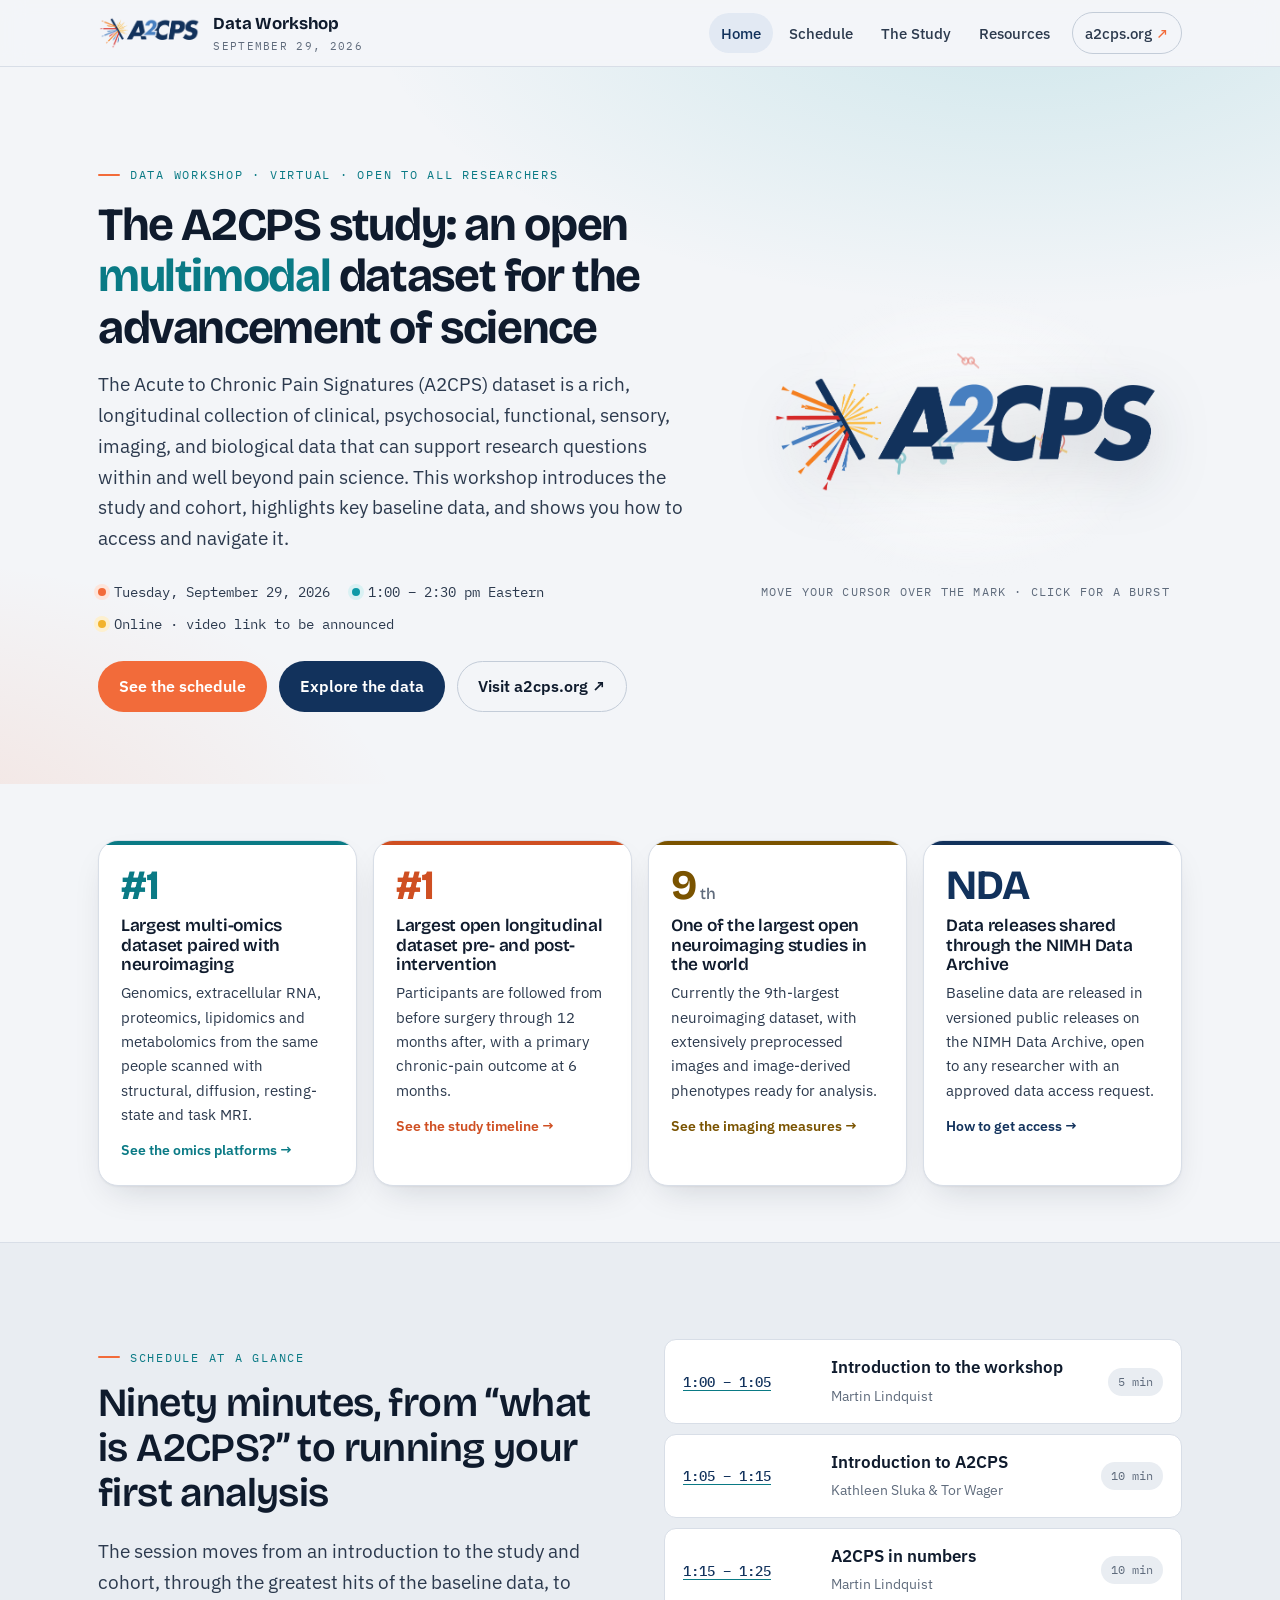
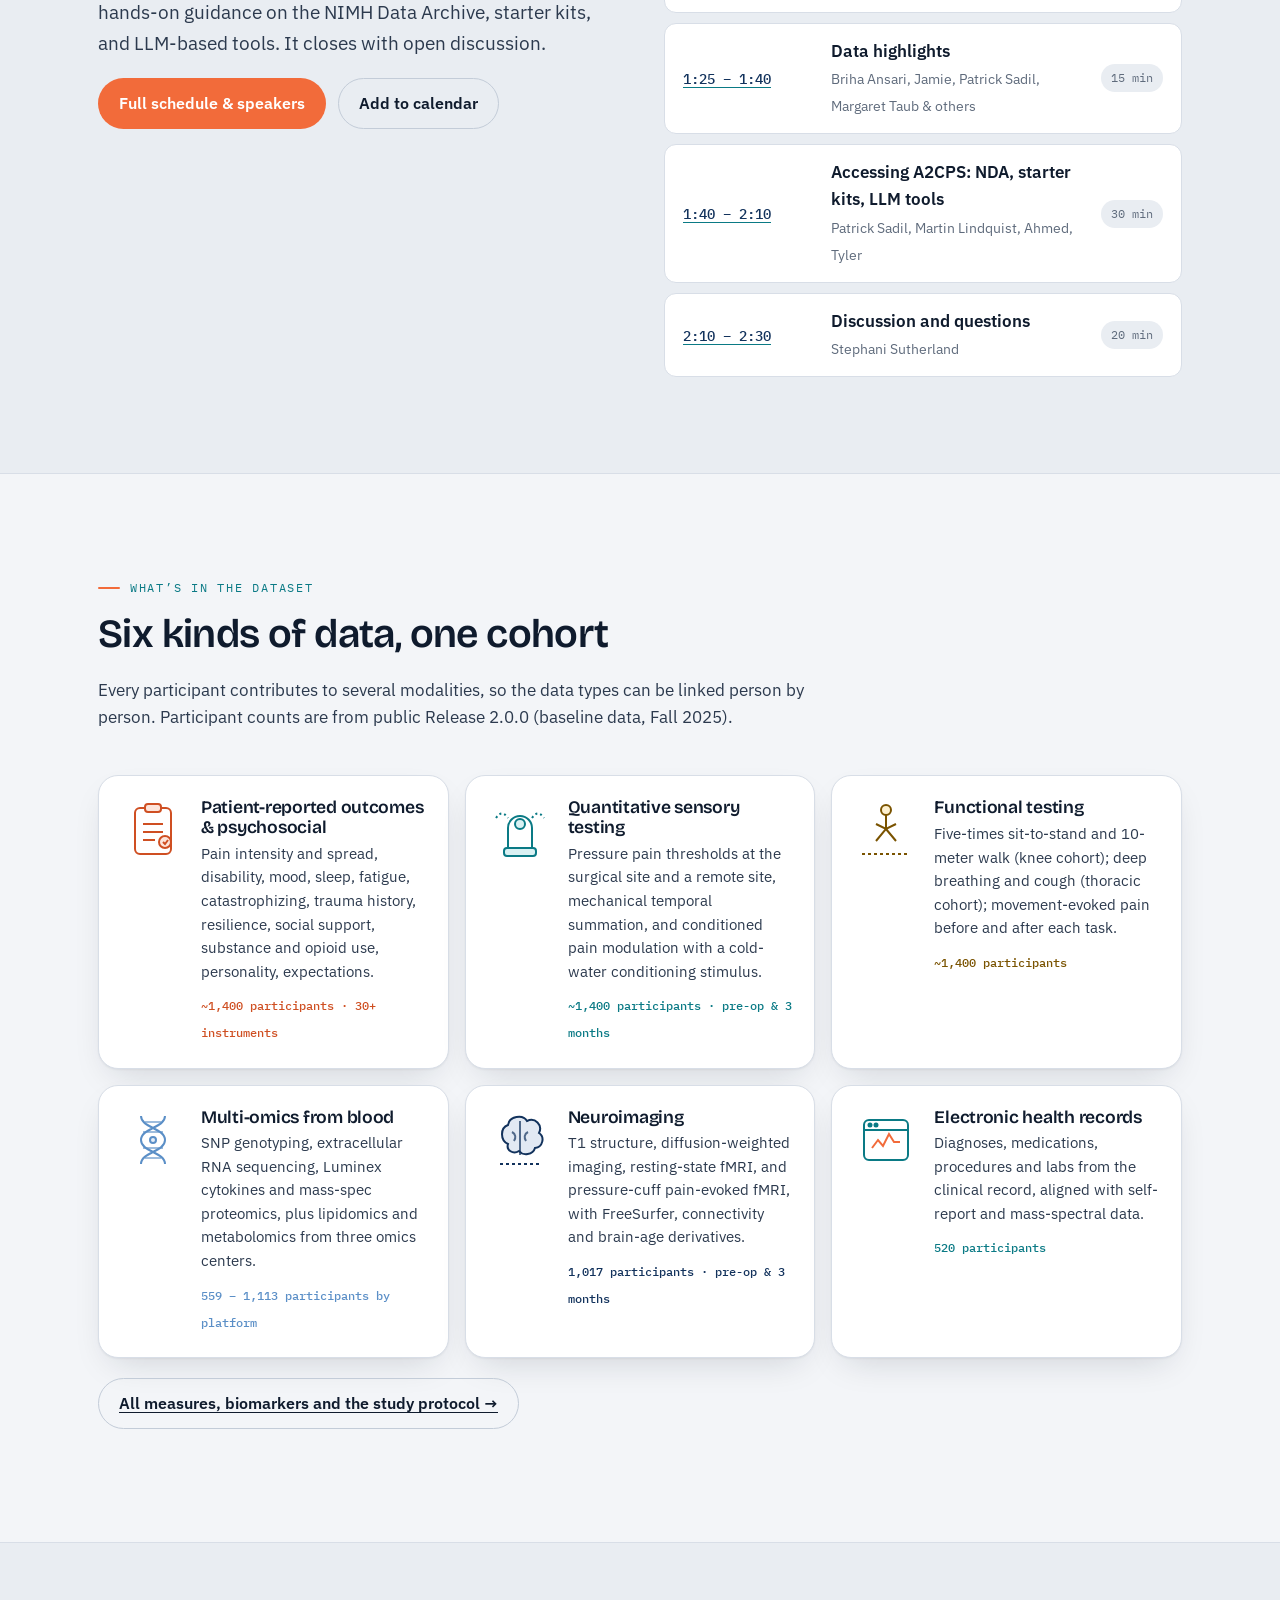
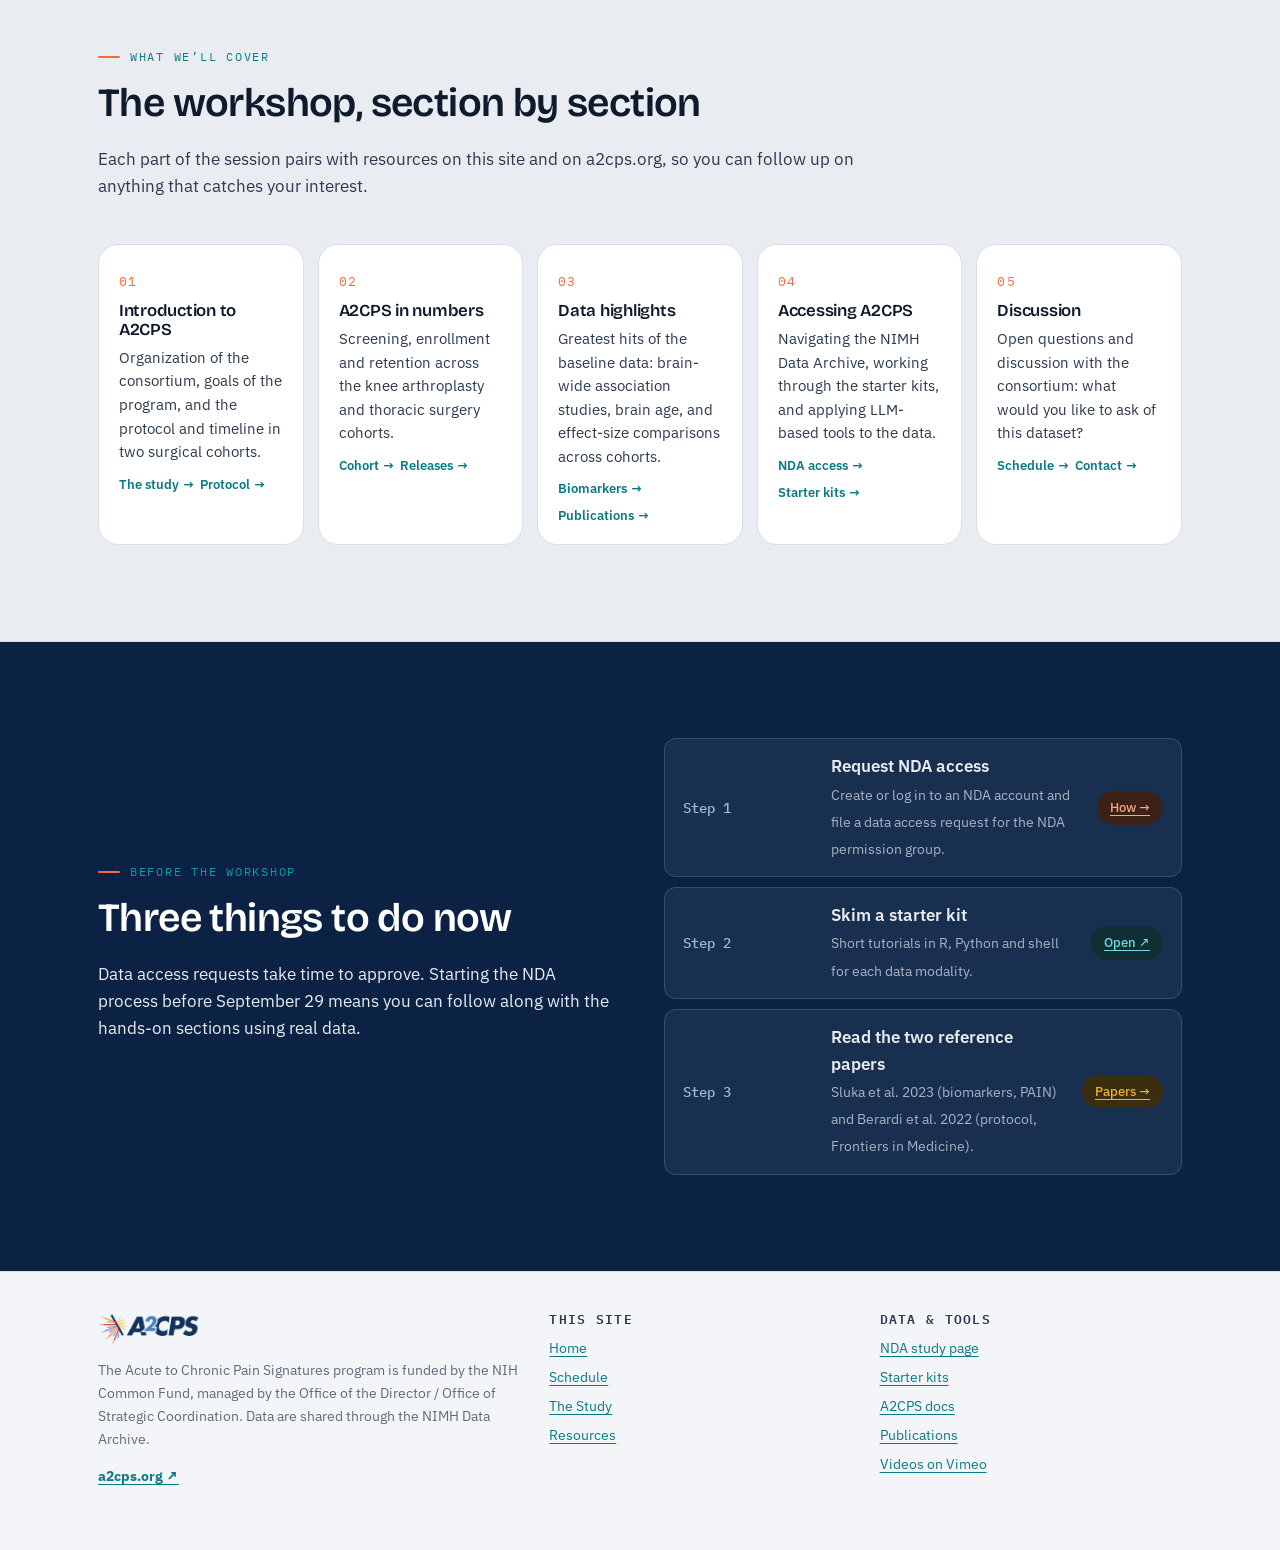
==== index.html @ 1382c368 "Build A2CPS Data Workshop 2026 site Home, schedule, study and resources pages with interactive hero," ====
<!doctype html>
<html lang="en">
<head>
<meta charset="utf-8">
<meta name="viewport" content="width=device-width, initial-scale=1">
<title>A2CPS Data Workshop 2026</title>
<meta name="description" content="Exploring the A2CPS multimodal data resource: a virtual workshop on the Acute to Chronic Pain Signatures dataset, Tuesday September 29, 2026, 1:00–2:30 pm ET.">
<link rel="icon" href="assets/img/a2cps-logo.png">
<link rel="preconnect" href="https://fonts.googleapis.com">
<link rel="preconnect" href="https://fonts.gstatic.com" crossorigin>
<link href="https://fonts.googleapis.com/css2?family=Bricolage+Grotesque:opsz,wght@12..96,400;12..96,600;12..96,700;12..96,800&family=IBM+Plex+Sans:wght@400;500;600&family=IBM+Plex+Mono:wght@400;500&display=swap" rel="stylesheet">
<link rel="stylesheet" href="assets/css/site.css">
</head>
<body>

<header class="nav">
  <div class="wrap nav__in">
    <a class="brand" href="index.html"><img src="assets/img/a2cps-logo.png" alt="A2CPS"><span>Data Workshop<small>September 29, 2026</small></span></a>
    <button class="nav__toggle" aria-label="Menu" aria-expanded="false">☰</button>
    <nav class="nav__links">
      <a href="index.html" aria-current="page">Home</a>
      <a href="schedule.html">Schedule</a>
      <a href="study.html">The Study</a>
      <a href="resources.html">Resources</a>
      <a class="ext" href="https://a2cps.org" target="_blank" rel="noopener">a2cps.org</a>
    </nav>
  </div>
</header>

<!-- ============ HERO ============ -->
<section class="hero">
  <canvas class="hero__canvas" aria-hidden="true"></canvas>
  <div class="wrap hero__grid">
    <div>
      <div class="eyebrow">Data Workshop · Virtual · Open to all researchers</div>
      <h1>The A2CPS study: an open <em>multimodal</em> dataset for the advancement of science</h1>
      <p class="lede">The Acute to Chronic Pain Signatures (A2CPS) dataset is a rich, longitudinal collection of clinical, psychosocial, functional, sensory, imaging, and biological data that can support research questions within and well beyond pain science. This workshop introduces the study and cohort, highlights key baseline data, and shows you how to access and navigate it.</p>
      <ul class="hero__meta">
        <li>Tuesday, September 29, 2026</li>
        <li>1:00 – 2:30 pm Eastern</li>
        <li>Online · video link to be announced</li>
      </ul>
      <div class="btn-row">
        <a class="btn btn--primary" href="schedule.html">See the schedule</a>
        <a class="btn btn--ink" href="study.html">Explore the data</a>
        <a class="btn btn--ghost" href="https://a2cps.org" target="_blank" rel="noopener">Visit a2cps.org ↗</a>
      </div>
    </div>
    <div class="logo-stage" aria-label="Interactive A2CPS logo">
      <div class="logo-stage__ring"></div>
      <img class="logo-stage__img" src="assets/img/a2cps-logo.png" alt="A2CPS: Acute to Chronic Pain Signatures">
      <div class="logo-stage__hint">move your cursor over the mark · click for a burst</div>
    </div>
  </div>
</section>

<!-- ============ HIGHLIGHTS ============ -->
<section class="section--tight">
  <div class="wrap">
    <div class="tiles reveal">
      <div class="tile" style="--accent: var(--teal-deep)">
        <div class="tile__k">#1</div>
        <h3>Largest multi-omics dataset paired with neuroimaging</h3>
        <p>Genomics, extracellular RNA, proteomics, lipidomics and metabolomics from the same people scanned with structural, diffusion, resting-state and task MRI.</p>
        <a class="more" href="study.html#omics">See the omics platforms →</a>
      </div>
      <div class="tile" style="--accent: var(--ember-deep)">
        <div class="tile__k">#1</div>
        <h3>Largest open longitudinal dataset pre- and post-intervention</h3>
        <p>Participants are followed from before surgery through 12 months after, with a primary chronic-pain outcome at 6 months.</p>
        <a class="more" href="study.html#timeline">See the study timeline →</a>
      </div>
      <div class="tile" style="--accent: #7a5300">
        <div class="tile__k">9<small>th</small></div>
        <h3>One of the largest open neuroimaging studies in the world</h3>
        <p>Currently the 9th-largest neuroimaging dataset, with extensively preprocessed images and image-derived phenotypes ready for analysis.</p>
        <a class="more" href="study.html#imaging">See the imaging measures →</a>
      </div>
      <div class="tile" style="--accent: var(--navy)">
        <div class="tile__k">NDA</div>
        <h3>Data releases shared through the NIMH Data Archive</h3>
        <p>Baseline data are released in versioned public releases on the NIMH Data Archive, open to any researcher with an approved data access request.</p>
        <a class="more" href="resources.html#nda">How to get access →</a>
      </div>
    </div>
  </div>
</section>

<!-- ============ SCHEDULE AT A GLANCE ============ -->
<section class="section--band">
  <div class="wrap">
    <div class="split" style="align-items:start">
      <div>
        <div class="eyebrow">Schedule at a glance</div>
        <h2>Ninety minutes, from “what is A2CPS?” to running your first analysis</h2>
        <p class="lede">The session moves from an introduction to the study and cohort, through the greatest hits of the baseline data, to hands-on guidance on the NIMH Data Archive, starter kits, and LLM-based tools. It closes with open discussion.</p>
        <div class="btn-row">
          <a class="btn btn--primary" href="schedule.html">Full schedule &amp; speakers</a>
          <a class="btn btn--ghost" href="assets/a2cps-data-workshop-2026.ics" download>Add to calendar</a>
        </div>
      </div>
      <ol class="sched reveal">
        <li><a href="schedule.html#intro"><time>1:00 – 1:05</time></a><span><span class="t">Introduction to the workshop</span><br><span class="who">Martin Lindquist</span></span><span class="dur">5 min</span></li>
        <li><a href="schedule.html#a2cps"><time>1:05 – 1:15</time></a><span><span class="t">Introduction to A2CPS</span><br><span class="who">Kathleen Sluka &amp; Tor Wager</span></span><span class="dur">10 min</span></li>
        <li><a href="schedule.html#numbers"><time>1:15 – 1:25</time></a><span><span class="t">A2CPS in numbers</span><br><span class="who">Martin Lindquist</span></span><span class="dur">10 min</span></li>
        <li><a href="schedule.html#highlights"><time>1:25 – 1:40</time></a><span><span class="t">Data highlights</span><br><span class="who">Briha Ansari, Jamie, Patrick Sadil, Margaret Taub &amp; others</span></span><span class="dur">15 min</span></li>
        <li><a href="schedule.html#access"><time>1:40 – 2:10</time></a><span><span class="t">Accessing A2CPS: NDA, starter kits, LLM tools</span><br><span class="who">Patrick Sadil, Martin Lindquist, Ahmed, Tyler</span></span><span class="dur">30 min</span></li>
        <li><a href="schedule.html#discussion"><time>2:10 – 2:30</time></a><span><span class="t">Discussion and questions</span><br><span class="who">Stephani Sutherland</span></span><span class="dur">20 min</span></li>
      </ol>
    </div>
  </div>
</section>

<!-- ============ DATA TYPES ============ -->
<section>
  <div class="wrap">
    <div class="section-head">
      <div class="eyebrow">What’s in the dataset</div>
      <h2>Six kinds of data, one cohort</h2>
      <p>Every participant contributes to several modalities, so the data types can be linked person by person. Participant counts are from public Release 2.0.0 (baseline data, Fall 2025).</p>
    </div>
    <div class="mods reveal">
      <div class="mod" style="--c: var(--ember-deep)">
        <svg viewBox="0 0 64 64" fill="none" stroke="currentColor" stroke-width="2" style="color:var(--ember-deep)"><rect x="14" y="10" width="36" height="46" rx="5"/><rect x="24" y="6" width="16" height="8" rx="3" fill="var(--ember-soft)"/><path d="M22 26h20M22 34h20M22 42h12"/><circle cx="44" cy="44" r="6" fill="var(--ember-soft)"/><path d="M42 44l2 2 3-4"/></svg>
        <div><h3>Patient-reported outcomes &amp; psychosocial</h3><p>Pain intensity and spread, disability, mood, sleep, fatigue, catastrophizing, trauma history, resilience, social support, substance and opioid use, personality, expectations.</p><span class="n">~1,400 participants · 30+ instruments</span></div>
      </div>
      <div class="mod" style="--c: var(--teal-deep)">
        <svg viewBox="0 0 64 64" fill="none" stroke="currentColor" stroke-width="2" style="color:var(--teal-deep)"><path d="M20 54V30a12 12 0 0 1 24 0v24"/><rect x="16" y="50" width="32" height="8" rx="3" fill="var(--teal-soft)"/><circle cx="32" cy="26" r="5" fill="var(--teal-soft)"/><path d="M8 20c4-6 8-6 12 0M44 20c4-6 8-6 12 0" stroke-dasharray="2 3"/></svg>
        <div><h3>Quantitative sensory testing</h3><p>Pressure pain thresholds at the surgical site and a remote site, mechanical temporal summation, and conditioned pain modulation with a cold-water conditioning stimulus.</p><span class="n">~1,400 participants · pre-op &amp; 3 months</span></div>
      </div>
      <div class="mod" style="--c: #7a5300">
        <svg viewBox="0 0 64 64" fill="none" stroke="currentColor" stroke-width="2" style="color:#7a5300"><circle cx="32" cy="12" r="5" fill="var(--gold-soft)"/><path d="M32 17v14l-10 12M32 31l10 12M22 26l10 5 10-5"/><path d="M8 56h48" stroke-dasharray="3 3"/></svg>
        <div><h3>Functional testing</h3><p>Five-times sit-to-stand and 10-meter walk (knee cohort); deep breathing and cough (thoracic cohort); movement-evoked pain before and after each task.</p><span class="n">~1,400 participants</span></div>
      </div>
      <div class="mod" style="--c: var(--sky)">
        <svg viewBox="0 0 64 64" fill="none" stroke="currentColor" stroke-width="2" style="color:var(--sky)"><path d="M20 8c0 12 24 12 24 24S20 44 20 56M44 8c0 12-24 12-24 24s24 12 24 24"/><path d="M24 14h16M22 24h20M22 40h20M24 50h16" opacity=".6"/><circle cx="32" cy="32" r="3" fill="var(--sky-soft)"/></svg>
        <div><h3>Multi-omics from blood</h3><p>SNP genotyping, extracellular RNA sequencing, Luminex cytokines and mass-spec proteomics, plus lipidomics and metabolomics from three omics centers.</p><span class="n">559 – 1,113 participants by platform</span></div>
      </div>
      <div class="mod" style="--c: var(--navy)">
        <svg viewBox="0 0 64 64" fill="none" stroke="currentColor" stroke-width="2" style="color:var(--navy)"><path d="M20 36c-8-4-8-16 0-19 1-9 15-11 19-4 8-4 16 4 12 12 6 4 4 14-4 15-2 7-12 8-16 3-6 4-13-1-11-7z" fill="var(--navy-soft)"/><path d="M32 13v34M24 24c4 2 4 6 2 9M40 24c-4 2-4 6-2 9" opacity=".7"/><path d="M12 56h40" stroke-dasharray="3 3"/></svg>
        <div><h3>Neuroimaging</h3><p>T1 structure, diffusion-weighted imaging, resting-state fMRI, and pressure-cuff pain-evoked fMRI, with FreeSurfer, connectivity and brain-age derivatives.</p><span class="n">1,017 participants · pre-op &amp; 3 months</span></div>
      </div>
      <div class="mod" style="--c: var(--teal-deep)">
        <svg viewBox="0 0 64 64" fill="none" stroke="currentColor" stroke-width="2" style="color:var(--teal-deep)"><rect x="10" y="12" width="44" height="40" rx="5"/><path d="M10 22h44"/><path d="M18 40l6-8 5 6 6-12 5 8h6" stroke="var(--ember)"/><circle cx="16" cy="17" r="1.5" fill="currentColor"/><circle cx="22" cy="17" r="1.5" fill="currentColor"/></svg>
        <div><h3>Electronic health records</h3><p>Diagnoses, medications, procedures and labs from the clinical record, aligned with self-report and mass-spectral data.</p><span class="n">520 participants</span></div>
      </div>
    </div>
    <p style="margin-top:20px"><a class="btn btn--ghost" href="study.html">All measures, biomarkers and the study protocol →</a></p>
  </div>
</section>

<!-- ============ WORKSHOP OUTLINE ============ -->
<section class="section--band">
  <div class="wrap">
    <div class="section-head">
      <div class="eyebrow">What we’ll cover</div>
      <h2>The workshop, section by section</h2>
      <p>Each part of the session pairs with resources on this site and on a2cps.org, so you can follow up on anything that catches your interest.</p>
    </div>
    <div class="journey reveal">
      <div class="step">
        <h3>Introduction to A2CPS</h3>
        <p>Organization of the consortium, goals of the program, and the protocol and timeline in two surgical cohorts.</p>
        <div class="links"><a href="study.html">The study</a><a href="https://a2cps.org/about/protocol/" target="_blank" rel="noopener">Protocol</a></div>
      </div>
      <div class="step">
        <h3>A2CPS in numbers</h3>
        <p>Screening, enrollment and retention across the knee arthroplasty and thoracic surgery cohorts.</p>
        <div class="links"><a href="study.html#cohort">Cohort</a><a href="study.html#releases">Releases</a></div>
      </div>
      <div class="step">
        <h3>Data highlights</h3>
        <p>Greatest hits of the baseline data: brain-wide association studies, brain age, and effect-size comparisons across cohorts.</p>
        <div class="links"><a href="study.html#biomarkers">Biomarkers</a><a href="https://a2cps.org/news/publications/" target="_blank" rel="noopener">Publications</a></div>
      </div>
      <div class="step">
        <h3>Accessing A2CPS</h3>
        <p>Navigating the NIMH Data Archive, working through the starter kits, and applying LLM-based tools to the data.</p>
        <div class="links"><a href="resources.html#nda">NDA access</a><a href="resources.html#kits">Starter kits</a></div>
      </div>
      <div class="step">
        <h3>Discussion</h3>
        <p>Open questions and discussion with the consortium: what would you like to ask of this dataset?</p>
        <div class="links"><a href="schedule.html#discussion">Schedule</a><a href="https://a2cps.org/contact/" target="_blank" rel="noopener">Contact</a></div>
      </div>
    </div>
  </div>
</section>

<!-- ============ GET READY ============ -->
<section class="section--ink">
  <div class="wrap">
    <div class="split">
      <div>
        <div class="eyebrow">Before the workshop</div>
        <h2>Three things to do now</h2>
        <p>Data access requests take time to approve. Starting the NDA process before September 29 means you can follow along with the hands-on sections using real data.</p>
      </div>
      <ol class="sched">
        <li><time>Step 1</time><span><span class="t">Request NDA access</span><br><span class="who">Create or log in to an NDA account and file a data access request for the NDA permission group.</span></span><a class="chip chip--ember" href="resources.html#nda">How →</a></li>
        <li><time>Step 2</time><span><span class="t">Skim a starter kit</span><br><span class="who">Short tutorials in R, Python and shell for each data modality.</span></span><a class="chip chip--teal" href="https://a2cps.github.io/starterkits/dev/" target="_blank" rel="noopener">Open ↗</a></li>
        <li><time>Step 3</time><span><span class="t">Read the two reference papers</span><br><span class="who">Sluka et al. 2023 (biomarkers, PAIN) and Berardi et al. 2022 (protocol, Frontiers in Medicine).</span></span><a class="chip chip--gold" href="resources.html#papers">Papers →</a></li>
      </ol>
    </div>
  </div>
</section>

<footer class="footer">
  <div class="wrap footer__in">
    <div>
      <img src="assets/img/a2cps-logo.png" alt="A2CPS">
      <p>The Acute to Chronic Pain Signatures program is funded by the NIH Common Fund, managed by the Office of the Director / Office of Strategic Coordination. Data are shared through the NIMH Data Archive.</p>
      <p><a href="https://a2cps.org" target="_blank" rel="noopener"><b>a2cps.org ↗</b></a></p>
    </div>
    <div>
      <h4>This site</h4>
      <ul><li><a href="index.html">Home</a></li><li><a href="schedule.html">Schedule</a></li><li><a href="study.html">The Study</a></li><li><a href="resources.html">Resources</a></li></ul>
    </div>
    <div>
      <h4>Data &amp; tools</h4>
      <ul>
        <li><a href="https://nda.nih.gov/study.html?id=3307" target="_blank" rel="noopener">NDA study page</a></li>
        <li><a href="https://a2cps.github.io/starterkits/dev/" target="_blank" rel="noopener">Starter kits</a></li>
        <li><a href="https://a2cps.github.io/docs/" target="_blank" rel="noopener">A2CPS docs</a></li>
        <li><a href="https://a2cps.org/news/publications/" target="_blank" rel="noopener">Publications</a></li>
        <li><a href="https://vimeo.com/a2cps" target="_blank" rel="noopener">Videos on Vimeo</a></li>
      </ul>
    </div>
  </div>
</footer>

<script src="assets/js/site.js"></script>
<script src="assets/js/hero.js"></script>
</body>
</html>
---- assets/css/site.css ----
/* ==========================================================================
   A2CPS Data Workshop 2026 — site styles
   Cool "mist" paper, ink navy, with signal accents drawn from the A2CPS mark
   (teal for interaction, ember for energy, gold as a rare spark).
   Display: Bricolage Grotesque. Text: IBM Plex Sans. Code: IBM Plex Mono.
   ========================================================================== */
:root {
  --bg: #f3f5f8; --bg-2: #e9edf2; --bg-3: #dfe5ec;
  --ink: #0f1b2d; --ink-2: #2c3a4e; --muted: #5f6b7c;
  --line: #d8dee7; --line-2: #c3ccd8;
  --navy: #12325c; --navy-deep: #0b2244; --navy-soft: #e2e9f3;
  --teal: #0e9aa7; --teal-deep: #0a7a85; --teal-soft: #d9f1f3;
  --ember: #f26b3a; --ember-deep: #cf4f22; --ember-soft: #fde5db;
  --gold: #f2b32c; --gold-soft: #fdf0cf;
  --sky: #5b8fc7; --sky-soft: #e4eef9;
  --surface: #ffffff; --surface-2: #f7f9fb;
  --shadow: 0 1px 2px rgba(15,27,45,.05), 0 14px 36px -14px rgba(15,27,45,.18);
  --radius: 20px; --radius-sm: 12px; --max: 1180px; --pad: clamp(20px, 4vw, 48px);
  --display: "Bricolage Grotesque", "Helvetica Neue", Helvetica, Arial, sans-serif;
  --sans: "IBM Plex Sans", -apple-system, BlinkMacSystemFont, "Segoe UI", Helvetica, Arial, sans-serif;
  --mono: "IBM Plex Mono", "SFMono-Regular", Menlo, monospace;
  --ease: cubic-bezier(.2,.7,.2,1);
  color-scheme: light;
}
@media (prefers-color-scheme: dark) {
  :root:not([data-theme="light"]) {
    --bg: #0d1420; --bg-2: #121a28; --bg-3: #182233;
    --ink: #e8ecf2; --ink-2: #c5ccd8; --muted: #8b96a8;
    --line: #26314a; --line-2: #35435e;
    --navy: #9db9dc; --navy-deep: #c3d5ea; --navy-soft: #16233a;
    --teal: #2fc1cf; --teal-deep: #6fdbe5; --teal-soft: #0f2f34;
    --ember: #ff8a5c; --ember-deep: #ffa583; --ember-soft: #3b2117;
    --gold: #f6c35a; --gold-soft: #3a2d10;
    --sky: #7fb0e6; --sky-soft: #172a42;
    --surface: #141c2b; --surface-2: #1b2536;
    --shadow: 0 1px 2px rgba(0,0,0,.4), 0 14px 36px -14px rgba(0,0,0,.6);
    color-scheme: dark;
  }
}
:root[data-theme="dark"] {
  --bg: #0d1420; --bg-2: #121a28; --bg-3: #182233;
  --ink: #e8ecf2; --ink-2: #c5ccd8; --muted: #8b96a8;
  --line: #26314a; --line-2: #35435e;
  --navy: #9db9dc; --navy-deep: #c3d5ea; --navy-soft: #16233a;
  --teal: #2fc1cf; --teal-deep: #6fdbe5; --teal-soft: #0f2f34;
  --ember: #ff8a5c; --ember-deep: #ffa583; --ember-soft: #3b2117;
  --gold: #f6c35a; --gold-soft: #3a2d10;
  --sky: #7fb0e6; --sky-soft: #172a42;
  --surface: #141c2b; --surface-2: #1b2536;
  --shadow: 0 1px 2px rgba(0,0,0,.4), 0 14px 36px -14px rgba(0,0,0,.6);
  color-scheme: dark;
}

*, *::before, *::after { box-sizing: border-box; }
html { scroll-behavior: smooth; -webkit-text-size-adjust: 100%; }
body { margin: 0; background: var(--bg); color: var(--ink); font-family: var(--sans); font-size: 17px; line-height: 1.6; -webkit-font-smoothing: antialiased; }
img { max-width: 100%; height: auto; display: block; }
a { color: inherit; text-decoration: none; }
p a, li a, dd a, .prose a, td a { color: var(--teal-deep); text-decoration: underline; text-decoration-thickness: 1px; text-underline-offset: 3px; }
p a:hover, li a:hover, td a:hover { color: var(--ember-deep); }
h1, h2, h3, h4 { font-family: var(--display); font-weight: 600; letter-spacing: -.015em; line-height: 1.12; margin: 0 0 .5em; color: var(--ink); }
h1 { font-size: clamp(2rem, 3.6vw, 3.1rem); font-weight: 700; letter-spacing: -.03em; }
h2 { font-size: clamp(1.7rem, 3.2vw, 2.5rem); }
h3 { font-size: 1.3rem; }
p { margin: 0 0 1em; }
code, .mono { font-family: var(--mono); font-size: .92em; }
.wrap { max-width: var(--max); margin: 0 auto; padding: 0 var(--pad); }
.wrap--narrow { max-width: 860px; }
section { padding: clamp(48px, 8vw, 96px) 0; }
.section--tight { padding: clamp(28px, 5vw, 56px) 0; }
.section--band { background: var(--bg-2); border-top: 1px solid var(--line); border-bottom: 1px solid var(--line); }
.section--ink { background: var(--navy-deep); color: #e8ecf2; }
:root[data-theme="dark"] .section--ink, .section--ink { --ink: #f2f5f9; --ink-2: #d5dce7; --muted: #a7b3c5; --navy: #9db9dc; --teal-deep: #6fdbe5; --ember-deep: #ffa583; --ember-soft: #3b2117; --teal-soft: #0f2f34; --gold-soft: #3a2d10; --line: rgba(255,255,255,.14); --surface: rgba(255,255,255,.06); --surface-2: rgba(255,255,255,.1); }
.section--ink h2, .section--ink h3 { color: #fff; }
.eyebrow { font-family: var(--mono); font-size: .78rem; letter-spacing: .14em; text-transform: uppercase; color: var(--teal-deep); margin-bottom: 14px; display: inline-flex; align-items: center; gap: 10px; }
.eyebrow::before { content: ""; width: 22px; height: 2px; background: var(--ember); border-radius: 2px; }
.section--ink .eyebrow { color: var(--teal); }
.section--ink .chip--gold { color: var(--gold); }
.lede { font-size: 1.2rem; color: var(--ink-2); max-width: 62ch; }
.section-head { max-width: 760px; margin-bottom: clamp(24px, 4vw, 44px); }
.section-head p { color: var(--ink-2); }

/* ---- Nav ---- */
.nav { position: sticky; top: 0; z-index: 50; background: color-mix(in srgb, var(--bg) 84%, transparent); backdrop-filter: saturate(160%) blur(12px); -webkit-backdrop-filter: saturate(160%) blur(12px); border-bottom: 1px solid var(--line); }
.nav__in { display: flex; align-items: center; gap: 18px; height: 66px; }
.brand { display: flex; align-items: center; gap: 12px; font-family: var(--display); font-weight: 700; letter-spacing: -.01em; font-size: 1.05rem; }
.brand img { height: 34px; width: auto; }
.brand span { color: var(--ink); }
.brand small { display: block; font-family: var(--mono); font-weight: 400; font-size: .68rem; letter-spacing: .12em; text-transform: uppercase; color: var(--muted); }
.nav__links { margin-left: auto; display: flex; gap: 4px; align-items: center; }
.nav__links a { padding: 8px 12px; border-radius: 999px; font-weight: 500; font-size: .95rem; color: var(--ink-2); transition: background .2s var(--ease), color .2s var(--ease); }
.nav__links a:hover { background: var(--bg-3); color: var(--ink); }
.nav__links a[aria-current="page"] { background: var(--navy-soft); color: var(--navy); }
.nav__links a.ext { border: 1px solid var(--line-2); margin-left: 6px; }
.nav__links a.ext::after { content: " ↗"; color: var(--ember); }
.nav__toggle { display: none; margin-left: auto; background: none; border: 1px solid var(--line-2); border-radius: 10px; width: 42px; height: 38px; color: var(--ink); font-size: 1.2rem; cursor: pointer; }
@media (max-width: 760px) {
  .nav__toggle { display: inline-flex; align-items: center; justify-content: center; }
  .nav__links { display: none; position: absolute; left: 0; right: 0; top: 66px; flex-direction: column; align-items: stretch; background: var(--surface); border-bottom: 1px solid var(--line); padding: 10px var(--pad) 16px; box-shadow: var(--shadow); }
  .nav__links.open { display: flex; }
  .nav__links a.ext { margin-left: 0; }
}

/* ---- Buttons ---- */
.btn { display: inline-flex; align-items: center; gap: 8px; padding: 12px 20px; border-radius: 999px; font-weight: 600; font-size: .98rem; border: 1px solid transparent; transition: transform .2s var(--ease), box-shadow .2s var(--ease), background .2s var(--ease); cursor: pointer; }
.btn:hover { transform: translateY(-1px); box-shadow: var(--shadow); }
.btn--primary { background: var(--ember); color: #fff; }
.btn--primary:hover { background: var(--ember-deep); }
.btn--ink { background: var(--navy); color: #fff; }
:root[data-theme="dark"] .btn--ink { color: var(--bg); }
@media (prefers-color-scheme: dark) { :root:not([data-theme="light"]) .btn--ink { color: var(--bg); } }
.btn--ghost { background: transparent; color: var(--ink); border-color: var(--line-2); }
.btn--ghost:hover { background: var(--surface); }
.btn--teal { background: var(--teal); color: #fff; }
.btn--teal:hover { background: var(--teal-deep); }
.btn-row { display: flex; flex-wrap: wrap; gap: 12px; }

/* ---- Hero ---- */
.hero { position: relative; overflow: hidden; padding: clamp(40px, 7vw, 90px) 0 clamp(36px, 6vw, 72px); background:
  radial-gradient(1100px 520px at 80% -10%, color-mix(in srgb, var(--teal) 16%, transparent), transparent 60%),
  radial-gradient(900px 500px at -10% 110%, color-mix(in srgb, var(--ember) 14%, transparent), transparent 60%),
  var(--bg); }
.hero__grid { display: grid; grid-template-columns: 1.15fr .85fr; gap: clamp(24px, 5vw, 64px); align-items: center; position: relative; z-index: 2; }
@media (max-width: 900px) { .hero__grid { grid-template-columns: 1fr; } }
.hero h1 { margin-bottom: .35em; }
.hero h1 em { font-style: normal; color: var(--teal-deep); }
.hero .lede { margin-bottom: 1.4em; }
.hero__meta { display: flex; flex-wrap: wrap; gap: 10px 22px; margin: 0 0 26px; padding: 0; list-style: none; font-family: var(--mono); font-size: .86rem; color: var(--ink-2); }
.hero__meta li { display: flex; align-items: center; gap: 8px; }
.hero__meta li::before { content: ""; width: 8px; height: 8px; border-radius: 50%; background: var(--ember); box-shadow: 0 0 0 4px var(--ember-soft); }
.hero__meta li:nth-child(2)::before { background: var(--teal); box-shadow: 0 0 0 4px var(--teal-soft); }
.hero__meta li:nth-child(3)::before { background: var(--gold); box-shadow: 0 0 0 4px var(--gold-soft); }
.hero__canvas { position: absolute; inset: 0; width: 100%; height: 100%; z-index: 1; pointer-events: none; }
.logo-stage { position: relative; display: grid; place-items: center; min-height: 340px; perspective: 1200px; cursor: crosshair; }
.logo-stage__ring { position: absolute; inset: 8% 4%; border-radius: 50%; background: radial-gradient(closest-side, color-mix(in srgb, var(--surface) 92%, transparent), transparent); filter: blur(2px); transition: transform .6s var(--ease); }
.logo-stage__img { position: relative; width: min(92%, 560px); height: auto; will-change: transform, filter; transition: filter .25s var(--ease), transform .15s ease-out; filter: drop-shadow(0 18px 30px rgba(15,27,45,.18)); }
.logo-stage__hint { position: absolute; bottom: 2px; left: 50%; transform: translateX(-50%); font-family: var(--mono); font-size: .74rem; letter-spacing: .1em; text-transform: uppercase; color: var(--muted); white-space: nowrap; transition: opacity .4s; }
.logo-stage.active .logo-stage__hint { opacity: 0; }
@media (max-width: 900px) { .logo-stage { min-height: 240px; order: -1; } }

/* ---- Highlight tiles ---- */
.tiles { display: grid; grid-template-columns: repeat(4, 1fr); gap: 16px; }
@media (max-width: 1000px) { .tiles { grid-template-columns: repeat(2, 1fr); } }
@media (max-width: 560px) { .tiles { grid-template-columns: 1fr; } }
.tile { position: relative; background: var(--surface); border: 1px solid var(--line); border-radius: var(--radius); padding: 24px 22px 22px; box-shadow: var(--shadow); overflow: hidden; transition: transform .25s var(--ease), border-color .25s var(--ease); }
.tile:hover { transform: translateY(-3px); border-color: var(--teal); }
.tile::before { content: ""; position: absolute; top: 0; left: 0; right: 0; height: 4px; background: var(--accent, var(--teal)); }
.tile__k { font-family: var(--display); font-size: 2.6rem; font-weight: 700; letter-spacing: -.03em; line-height: 1; color: var(--accent, var(--teal-deep)); margin-bottom: 10px; }
.tile__k small { font-size: 1rem; font-weight: 500; letter-spacing: 0; color: var(--muted); margin-left: 4px; }
.tile h3 { font-size: 1.08rem; margin-bottom: 6px; }
.tile p { color: var(--ink-2); font-size: .95rem; margin: 0; }
.tile a.more { display: inline-block; margin-top: 12px; font-size: .9rem; font-weight: 600; color: var(--accent, var(--teal-deep)); }

/* ---- Schedule (compact + full) ---- */
.sched { list-style: none; margin: 0; padding: 0; display: grid; gap: 10px; }
.sched li { display: grid; grid-template-columns: 130px 1fr auto; gap: 18px; align-items: center; background: var(--surface); border: 1px solid var(--line); border-radius: var(--radius-sm); padding: 14px 18px; transition: border-color .2s, transform .2s var(--ease); }
.sched li:hover { border-color: var(--teal); transform: translateX(4px); }
.sched time { font-family: var(--mono); font-size: .9rem; color: var(--navy); font-weight: 500; }
.sched .t { font-weight: 600; }
.sched .who { color: var(--muted); font-size: .9rem; }
.sched .dur { font-family: var(--mono); font-size: .78rem; color: var(--muted); background: var(--bg-2); padding: 4px 10px; border-radius: 999px; white-space: nowrap; }
@media (max-width: 600px) { .sched li { grid-template-columns: 1fr; gap: 4px; } .sched .dur { justify-self: start; } }

.agenda { position: relative; display: grid; gap: 0; }
.agenda__item { display: grid; grid-template-columns: 150px 1fr; gap: 28px; padding: 28px 0; border-top: 1px solid var(--line); position: relative; }
.agenda__item:last-child { border-bottom: 1px solid var(--line); }
.agenda__time { font-family: var(--mono); color: var(--navy); font-size: .95rem; font-weight: 500; padding-top: 4px; }
.agenda__time small { display: block; color: var(--muted); font-size: .78rem; margin-top: 4px; }
.agenda__body h3 { margin-bottom: 4px; font-size: 1.35rem; }
.agenda__who { color: var(--teal-deep); font-weight: 600; font-size: .95rem; margin-bottom: 8px; }
.agenda__body p { color: var(--ink-2); margin-bottom: 8px; }
.agenda__body ul { margin: 6px 0 10px; padding-left: 20px; color: var(--ink-2); }
.agenda__sub { display: grid; gap: 10px; margin-top: 10px; }
.agenda__sub div { background: var(--surface); border: 1px solid var(--line); border-radius: var(--radius-sm); padding: 12px 16px; display: grid; grid-template-columns: 1fr auto; gap: 12px; align-items: center; }
.agenda__sub b { display: block; }
.agenda__sub span { color: var(--muted); font-size: .9rem; }
.agenda__sub .dur { font-family: var(--mono); font-size: .78rem; color: var(--muted); }
.agenda__links { display: flex; flex-wrap: wrap; gap: 8px; margin-top: 10px; }
.chip { display: inline-flex; align-items: center; gap: 6px; padding: 5px 12px; border-radius: 999px; font-size: .84rem; font-weight: 500; border: 1px solid var(--line-2); background: var(--surface); color: var(--ink-2); transition: all .2s var(--ease); }
.chip:hover { border-color: var(--teal); color: var(--teal-deep); }
.chip--ember { background: var(--ember-soft); border-color: transparent; color: var(--ember-deep); }
.chip--teal { background: var(--teal-soft); border-color: transparent; color: var(--teal-deep); }
.chip--gold { background: var(--gold-soft); border-color: transparent; color: #7a5300; }
.chip--sky { background: var(--sky-soft); border-color: transparent; color: var(--navy); }
.agenda__num { position: absolute; left: -46px; top: 30px; width: 30px; height: 30px; border-radius: 50%; background: var(--ember); color: #fff; font-family: var(--mono); font-size: .8rem; display: grid; place-items: center; }
@media (max-width: 700px) { .agenda__item { grid-template-columns: 1fr; gap: 6px; } .agenda__num { display: none; } }

/* ---- Modalities (data types) ---- */
.mods { display: grid; grid-template-columns: repeat(3, 1fr); gap: 16px; }
@media (max-width: 900px) { .mods { grid-template-columns: repeat(2, 1fr); } }
@media (max-width: 540px) { .mods { grid-template-columns: 1fr; } }
.mod { background: var(--surface); border: 1px solid var(--line); border-radius: var(--radius); padding: 22px; display: grid; grid-template-columns: 64px 1fr; gap: 16px; align-items: start; box-shadow: var(--shadow); transition: transform .25s var(--ease), border-color .25s var(--ease); }
.mod:hover { transform: translateY(-3px); border-color: var(--c); }
.mod svg { width: 64px; height: 64px; }
.mod h3 { font-size: 1.1rem; margin-bottom: 4px; }
.mod p { font-size: .92rem; color: var(--ink-2); margin: 0 0 8px; }
.mod .n { font-family: var(--mono); font-size: .78rem; color: var(--c); font-weight: 500; }

/* ---- Outline / journey ---- */
.journey { display: grid; grid-template-columns: repeat(5, 1fr); gap: 14px; counter-reset: step; }
@media (max-width: 1000px) { .journey { grid-template-columns: repeat(2, 1fr); } }
@media (max-width: 560px) { .journey { grid-template-columns: 1fr; } }
.step { position: relative; background: var(--surface); border: 1px solid var(--line); border-radius: var(--radius); padding: 22px 20px 18px; }
.step::before { counter-increment: step; content: counter(step, decimal-leading-zero); font-family: var(--mono); color: var(--ember); font-size: .8rem; letter-spacing: .1em; }
.step h3 { font-size: 1.05rem; margin: 8px 0 6px; }
.step p { font-size: .92rem; color: var(--ink-2); margin-bottom: 10px; }
.step .links { display: flex; flex-wrap: wrap; gap: 6px; }
.step .links a { font-size: .82rem; color: var(--teal-deep); font-weight: 600; }
.step .links a::after { content: "→"; margin-left: 4px; }

/* ---- Cards (resources) ---- */
.cards { display: grid; grid-template-columns: repeat(3, 1fr); gap: 16px; }
@media (max-width: 900px) { .cards { grid-template-columns: repeat(2, 1fr); } }
@media (max-width: 540px) { .cards { grid-template-columns: 1fr; } }
.card { display: flex; flex-direction: column; background: var(--surface); border: 1px solid var(--line); border-radius: var(--radius); padding: 22px; box-shadow: var(--shadow); transition: transform .25s var(--ease), border-color .25s var(--ease); position: relative; }
.card:hover { transform: translateY(-3px); border-color: var(--teal); }
.card__icon { width: 44px; height: 44px; border-radius: 12px; display: grid; place-items: center; background: var(--teal-soft); color: var(--teal-deep); font-size: 1.3rem; margin-bottom: 14px; }
.card h3 { font-size: 1.12rem; margin-bottom: 6px; }
.card p { color: var(--ink-2); font-size: .94rem; flex: 1; }
.card .cta { font-weight: 600; color: var(--teal-deep); font-size: .92rem; }
.card .cta::after { content: " ↗"; color: var(--ember); }
.card .cta.int::after { content: " →"; }
.card--featured { grid-column: span 2; background: linear-gradient(135deg, var(--navy-soft), var(--surface)); }
@media (max-width: 540px) { .card--featured { grid-column: span 1; } }
.tag { position: absolute; top: 18px; right: 18px; font-family: var(--mono); font-size: .68rem; letter-spacing: .1em; text-transform: uppercase; padding: 4px 9px; border-radius: 999px; background: var(--gold-soft); color: #7a5300; }

/* ---- Timeline (study) ---- */
.timeline-wrap { background: var(--surface); border: 1px solid var(--line); border-radius: var(--radius); padding: 18px; box-shadow: var(--shadow); overflow-x: auto; }
.timeline-wrap svg { width: 100%; min-width: 760px; height: auto; display: block; }

/* ---- Tables ---- */
.table-wrap { overflow-x: auto; border: 1px solid var(--line); border-radius: var(--radius-sm); background: var(--surface); }
table { width: 100%; border-collapse: collapse; font-size: .94rem; }
th, td { text-align: left; padding: 11px 14px; border-bottom: 1px solid var(--line); vertical-align: top; }
th { font-family: var(--mono); font-size: .76rem; letter-spacing: .08em; text-transform: uppercase; color: var(--muted); background: var(--surface-2); font-weight: 500; }
tr:last-child td { border-bottom: 0; }
td.num { font-family: var(--mono); text-align: right; white-space: nowrap; }
th.num { text-align: right; }

/* ---- Bars (release counts) ---- */
.bars { display: grid; gap: 10px; }
.bar { display: grid; grid-template-columns: 240px 1fr 70px; align-items: center; gap: 12px; font-size: .94rem; }
.bar .lbl { color: var(--ink-2); }
.bar .track { height: 12px; background: var(--bg-3); border-radius: 999px; overflow: hidden; }
.bar .fill { height: 100%; border-radius: 999px; background: var(--c, var(--teal)); width: 0; transition: width 1.1s var(--ease); }
.bar .val { font-family: var(--mono); font-size: .86rem; text-align: right; color: var(--ink); }
@media (max-width: 640px) { .bar { grid-template-columns: 1fr 60px; } .bar .lbl { grid-column: 1 / -1; } }

/* ---- Details/accordion ---- */
details { border: 1px solid var(--line); border-radius: var(--radius-sm); background: var(--surface); margin-bottom: 10px; }
summary { cursor: pointer; padding: 14px 18px; font-weight: 600; font-family: var(--display); font-size: 1.05rem; list-style: none; display: flex; align-items: center; gap: 12px; }
summary::-webkit-details-marker { display: none; }
summary::before { content: "+"; font-family: var(--mono); color: var(--ember); width: 22px; height: 22px; border-radius: 6px; background: var(--ember-soft); display: grid; place-items: center; font-size: 1rem; flex: none; }
details[open] summary::before { content: "–"; }
details > div { padding: 0 18px 18px; }
details .dom { font-family: var(--mono); font-size: .72rem; letter-spacing: .1em; text-transform: uppercase; color: var(--muted); margin-left: auto; }

/* ---- Two-column prose blocks ---- */
.split { display: grid; grid-template-columns: 1fr 1fr; gap: clamp(20px, 4vw, 48px); align-items: center; }
@media (max-width: 860px) { .split { grid-template-columns: 1fr; } }
.figure { background: var(--surface); border: 1px solid var(--line); border-radius: var(--radius); padding: 14px; box-shadow: var(--shadow); }
.figure figcaption { font-size: .82rem; color: var(--muted); margin-top: 10px; }

/* ---- Stat strip ---- */
.stats { display: grid; grid-template-columns: repeat(4, 1fr); gap: 14px; }
@media (max-width: 800px) { .stats { grid-template-columns: repeat(2, 1fr); } }
.stat { padding: 18px 20px; border-radius: var(--radius-sm); background: var(--surface); border: 1px solid var(--line); }
.stat b { display: block; font-family: var(--display); font-size: 2rem; letter-spacing: -.03em; color: var(--navy); line-height: 1; margin-bottom: 6px; }
.stat span { font-size: .88rem; color: var(--muted); }

/* ---- Callout ---- */
.callout { border-left: 4px solid var(--ember); background: var(--surface); border-radius: 0 var(--radius-sm) var(--radius-sm) 0; padding: 16px 20px; margin: 18px 0; }
.callout--teal { border-left-color: var(--teal); }
.callout p:last-child { margin-bottom: 0; }
.cite { font-size: .9rem; background: var(--surface-2); border: 1px dashed var(--line-2); border-radius: var(--radius-sm); padding: 14px 18px; color: var(--ink-2); }

/* ---- Footer ---- */
.footer { border-top: 1px solid var(--line); padding: 40px 0 48px; color: var(--muted); font-size: .9rem; }
.footer__in { display: grid; grid-template-columns: 1.4fr 1fr 1fr; gap: 28px; }
@media (max-width: 760px) { .footer__in { grid-template-columns: 1fr; } }
.footer h4 { font-size: .8rem; font-family: var(--mono); letter-spacing: .1em; text-transform: uppercase; color: var(--ink-2); margin-bottom: 10px; }
.footer ul { list-style: none; margin: 0; padding: 0; display: grid; gap: 6px; }
.footer a:hover { color: var(--teal-deep); }
.footer img { height: 34px; margin-bottom: 12px; }

/* ---- Page header ---- */
.page-head { padding: clamp(40px, 6vw, 72px) 0 clamp(24px, 4vw, 40px); background: radial-gradient(900px 400px at 90% -20%, color-mix(in srgb, var(--teal) 14%, transparent), transparent 60%), var(--bg); border-bottom: 1px solid var(--line); }
.page-head h1 { font-size: clamp(2.1rem, 4.5vw, 3.4rem); }

.reveal { opacity: 0; transform: translateY(12px); transition: opacity .45s var(--ease), transform .45s var(--ease); }
.reveal.in { opacity: 1; transform: none; }
@media (prefers-reduced-motion: reduce) { .reveal { opacity: 1; transform: none; transition: none; } * { scroll-behavior: auto !important; } }
.sr { position: absolute; width: 1px; height: 1px; overflow: hidden; clip: rect(0 0 0 0); }
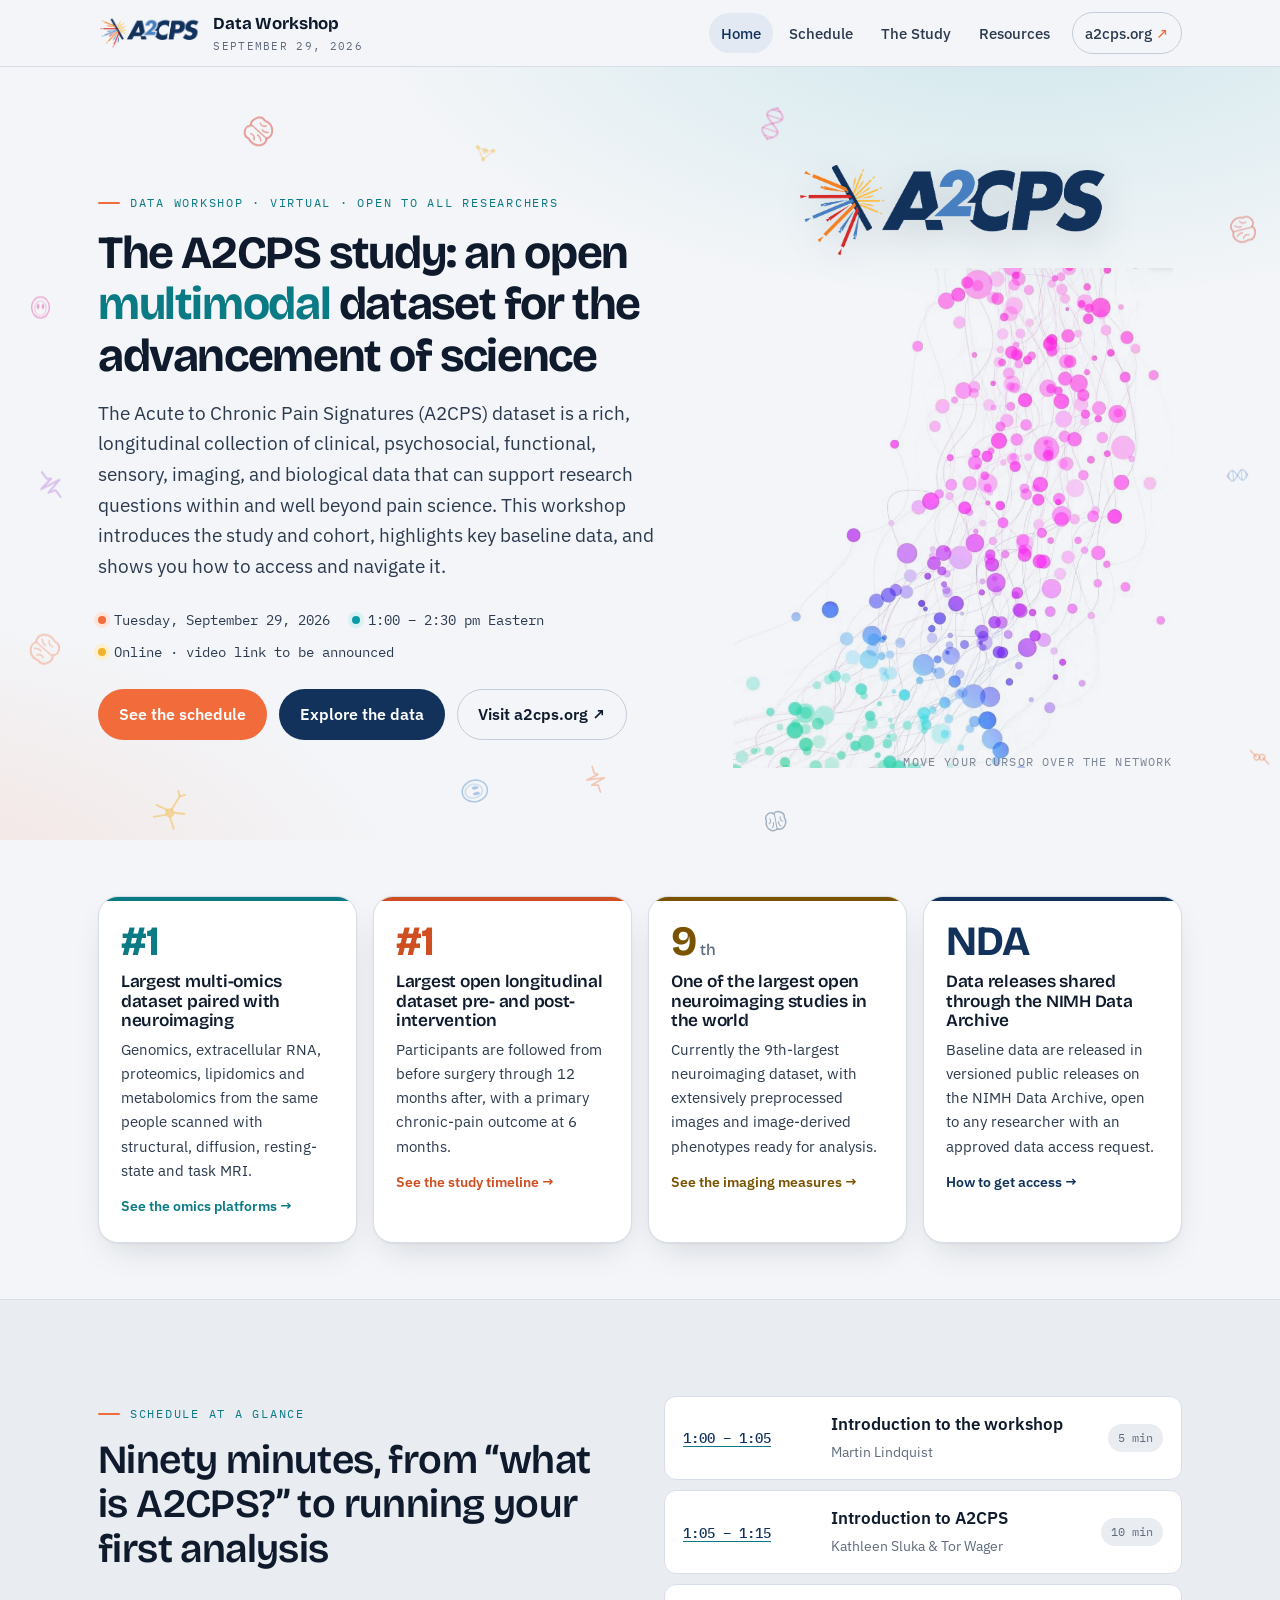
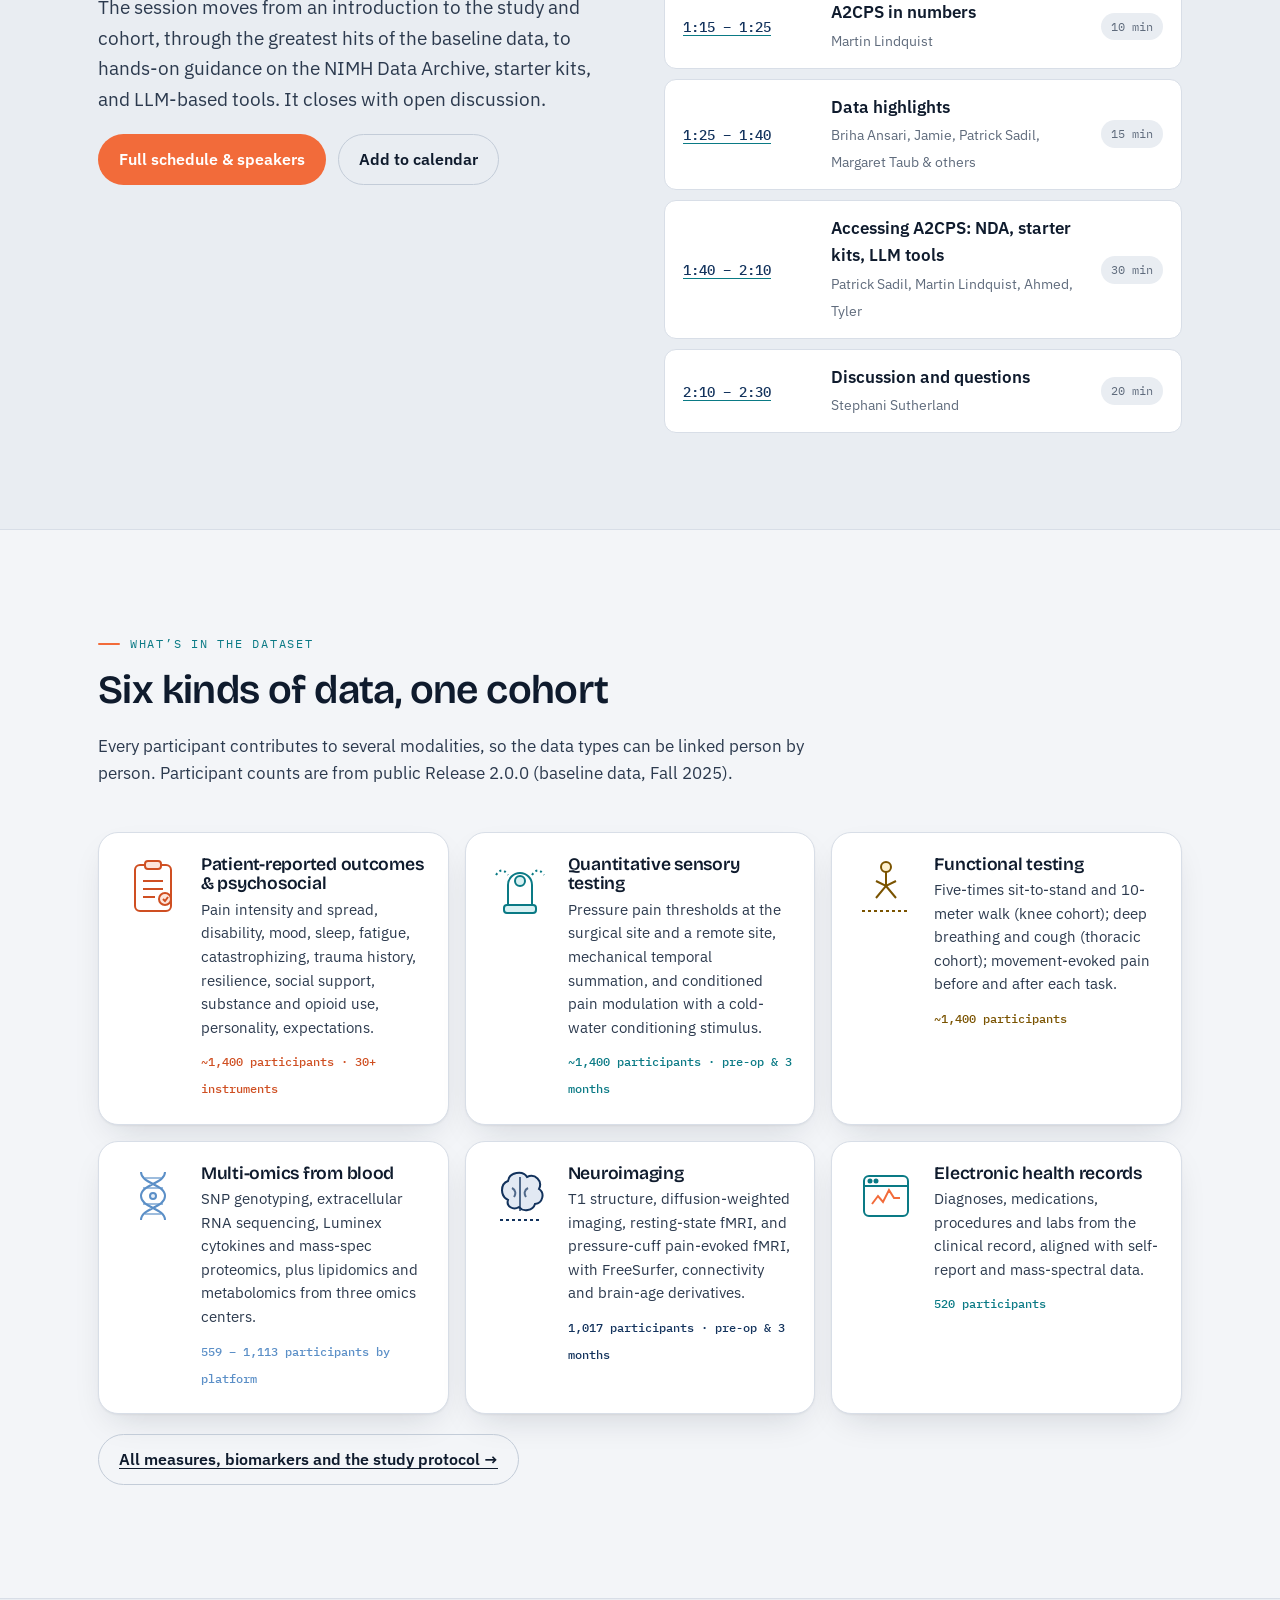
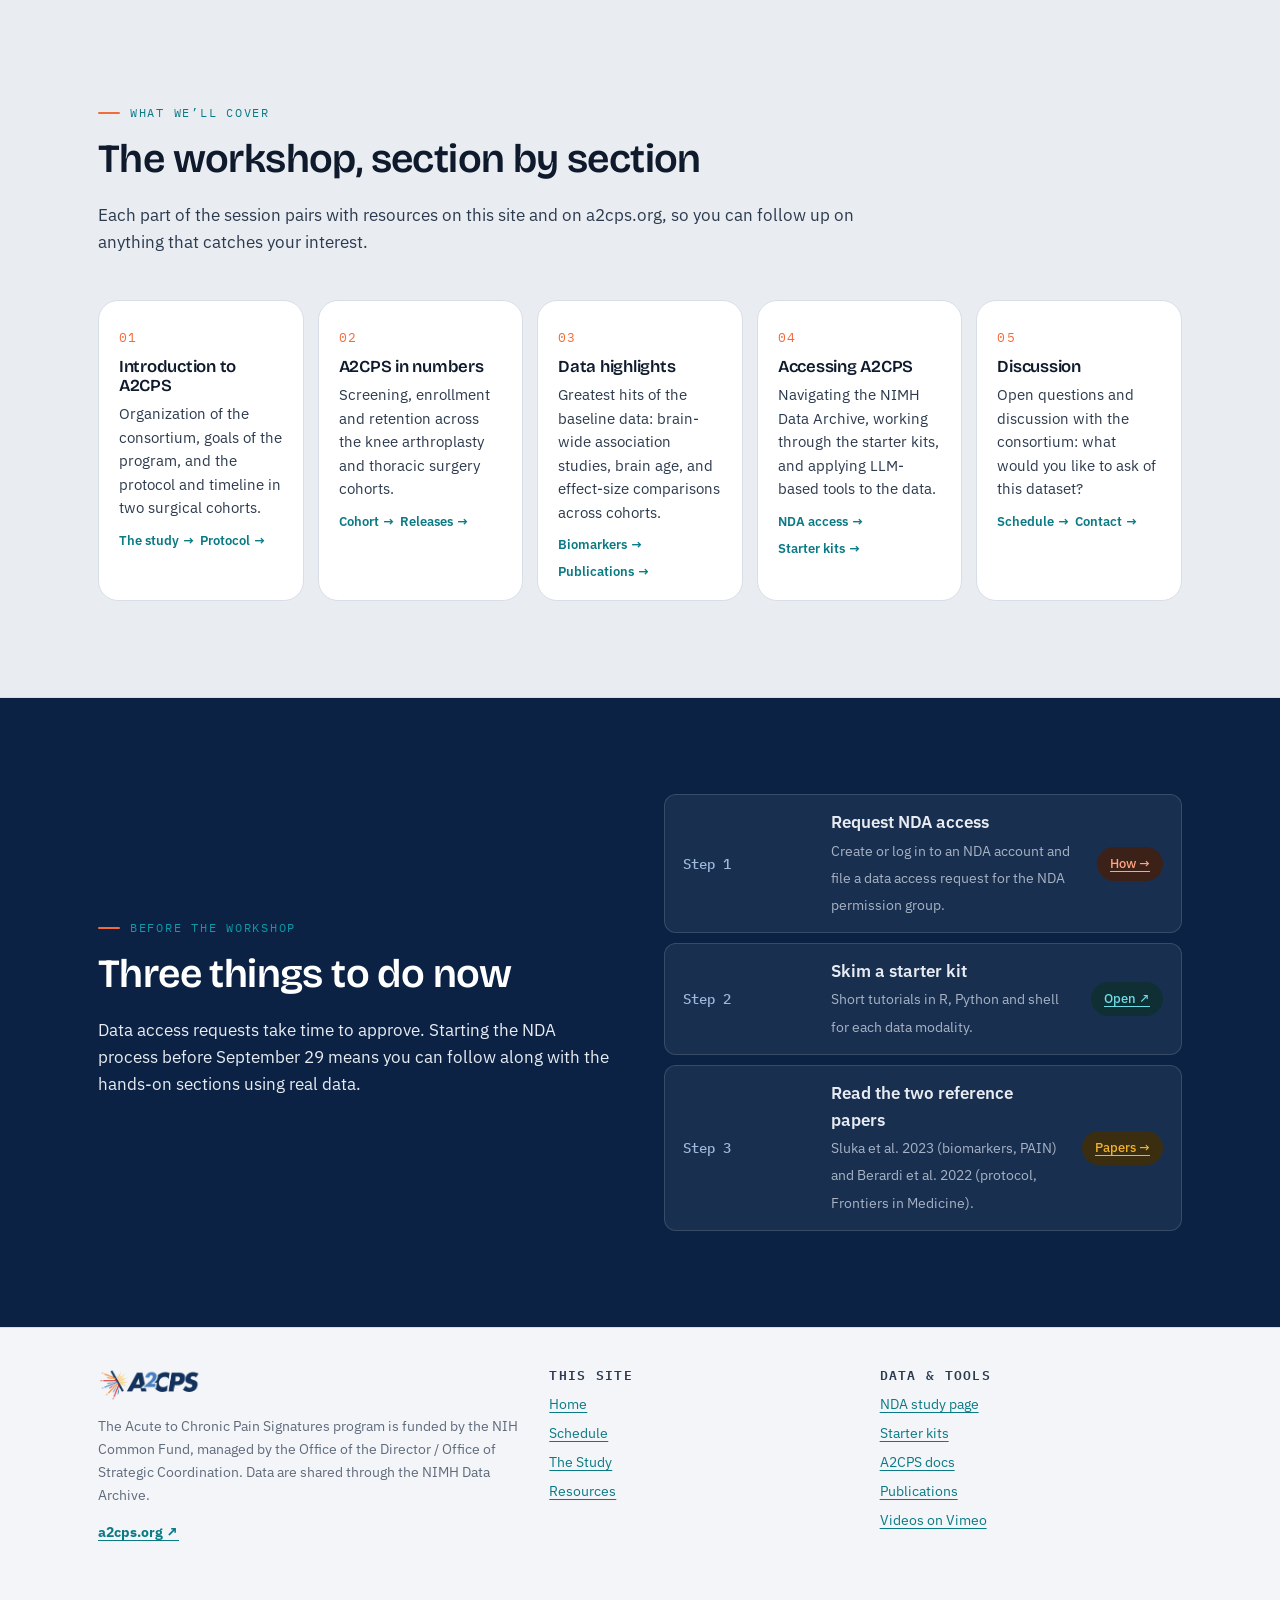
==== commit 3a22d5eb: "Hero: cover network with node-to-node colour flow, ambient glyphs Replace cursor-spawned glyph trail" ====
--- a/index.html
+++ b/index.html
@@ -46,10 +46,15 @@
         <a class="btn btn--ghost" href="https://a2cps.org" target="_blank" rel="noopener">Visit a2cps.org ↗</a>
       </div>
     </div>
-    <div class="logo-stage" aria-label="Interactive A2CPS logo">
-      <div class="logo-stage__ring"></div>
-      <img class="logo-stage__img" src="assets/img/a2cps-logo.png" alt="A2CPS: Acute to Chronic Pain Signatures">
-      <div class="logo-stage__hint">move your cursor over the mark · click for a burst</div>
+    <div class="hero__art">
+      <div class="logo-stage" aria-label="Interactive A2CPS logo">
+        <img class="logo-stage__img" src="assets/img/a2cps-logo.png" alt="A2CPS: Acute to Chronic Pain Signatures">
+      </div>
+      <div class="net" aria-label="Network graphic: move your cursor over the nodes">
+        <img src="assets/img/covergraphic.png" alt="" draggable="false">
+        <canvas aria-hidden="true"></canvas>
+        <div class="net__hint">move your cursor over the network</div>
+      </div>
     </div>
   </div>
 </section>
@@ -230,6 +235,7 @@
 </footer>
 
 <script src="assets/js/site.js"></script>
+<script src="assets/js/nodes.js"></script>
 <script src="assets/js/hero.js"></script>
 </body>
 </html>
--- a/assets/css/site.css
+++ b/assets/css/site.css
@@ -120,7 +120,7 @@
   radial-gradient(1100px 520px at 80% -10%, color-mix(in srgb, var(--teal) 16%, transparent), transparent 60%),
   radial-gradient(900px 500px at -10% 110%, color-mix(in srgb, var(--ember) 14%, transparent), transparent 60%),
   var(--bg); }
-.hero__grid { display: grid; grid-template-columns: 1.15fr .85fr; gap: clamp(24px, 5vw, 64px); align-items: center; position: relative; z-index: 2; }
+.hero__grid { display: grid; grid-template-columns: 1.1fr .9fr; gap: clamp(24px, 5vw, 64px); align-items: center; position: relative; z-index: 2; }
 @media (max-width: 900px) { .hero__grid { grid-template-columns: 1fr; } }
 .hero h1 { margin-bottom: .35em; }
 .hero h1 em { font-style: normal; color: var(--teal-deep); }
@@ -131,12 +131,14 @@
 .hero__meta li:nth-child(2)::before { background: var(--teal); box-shadow: 0 0 0 4px var(--teal-soft); }
 .hero__meta li:nth-child(3)::before { background: var(--gold); box-shadow: 0 0 0 4px var(--gold-soft); }
 .hero__canvas { position: absolute; inset: 0; width: 100%; height: 100%; z-index: 1; pointer-events: none; }
-.logo-stage { position: relative; display: grid; place-items: center; min-height: 340px; perspective: 1200px; cursor: crosshair; }
-.logo-stage__ring { position: absolute; inset: 8% 4%; border-radius: 50%; background: radial-gradient(closest-side, color-mix(in srgb, var(--surface) 92%, transparent), transparent); filter: blur(2px); transition: transform .6s var(--ease); }
-.logo-stage__img { position: relative; width: min(92%, 560px); height: auto; will-change: transform, filter; transition: filter .25s var(--ease), transform .15s ease-out; filter: drop-shadow(0 18px 30px rgba(15,27,45,.18)); }
-.logo-stage__hint { position: absolute; bottom: 2px; left: 50%; transform: translateX(-50%); font-family: var(--mono); font-size: .74rem; letter-spacing: .1em; text-transform: uppercase; color: var(--muted); white-space: nowrap; transition: opacity .4s; }
-.logo-stage.active .logo-stage__hint { opacity: 0; }
-@media (max-width: 900px) { .logo-stage { min-height: 240px; order: -1; } }
+.hero__art { display: grid; gap: 6px; justify-items: center; }
+.logo-stage { position: relative; display: grid; place-items: center; perspective: 1000px; width: min(70%, 380px); cursor: crosshair; }
+.logo-stage__img { width: 100%; height: auto; will-change: transform, filter; transition: filter .25s var(--ease), transform .15s ease-out; filter: drop-shadow(0 10px 18px rgba(15,27,45,.14)); }
+.net { position: relative; width: min(100%, 440px); cursor: crosshair; user-select: none; -webkit-user-select: none; }
+.net img { width: 100%; height: auto; display: block; pointer-events: none; }
+.net canvas { position: absolute; inset: 0; width: 100%; height: 100%; pointer-events: none; }
+.net__hint { position: absolute; bottom: -4px; right: 0; font-family: var(--mono); font-size: .72rem; letter-spacing: .1em; text-transform: uppercase; color: var(--muted); opacity: .8; }
+@media (max-width: 900px) { .hero__art { order: -1; } .net { width: min(100%, 360px); } }
 
 /* ---- Highlight tiles ---- */
 .tiles { display: grid; grid-template-columns: repeat(4, 1fr); gap: 16px; }
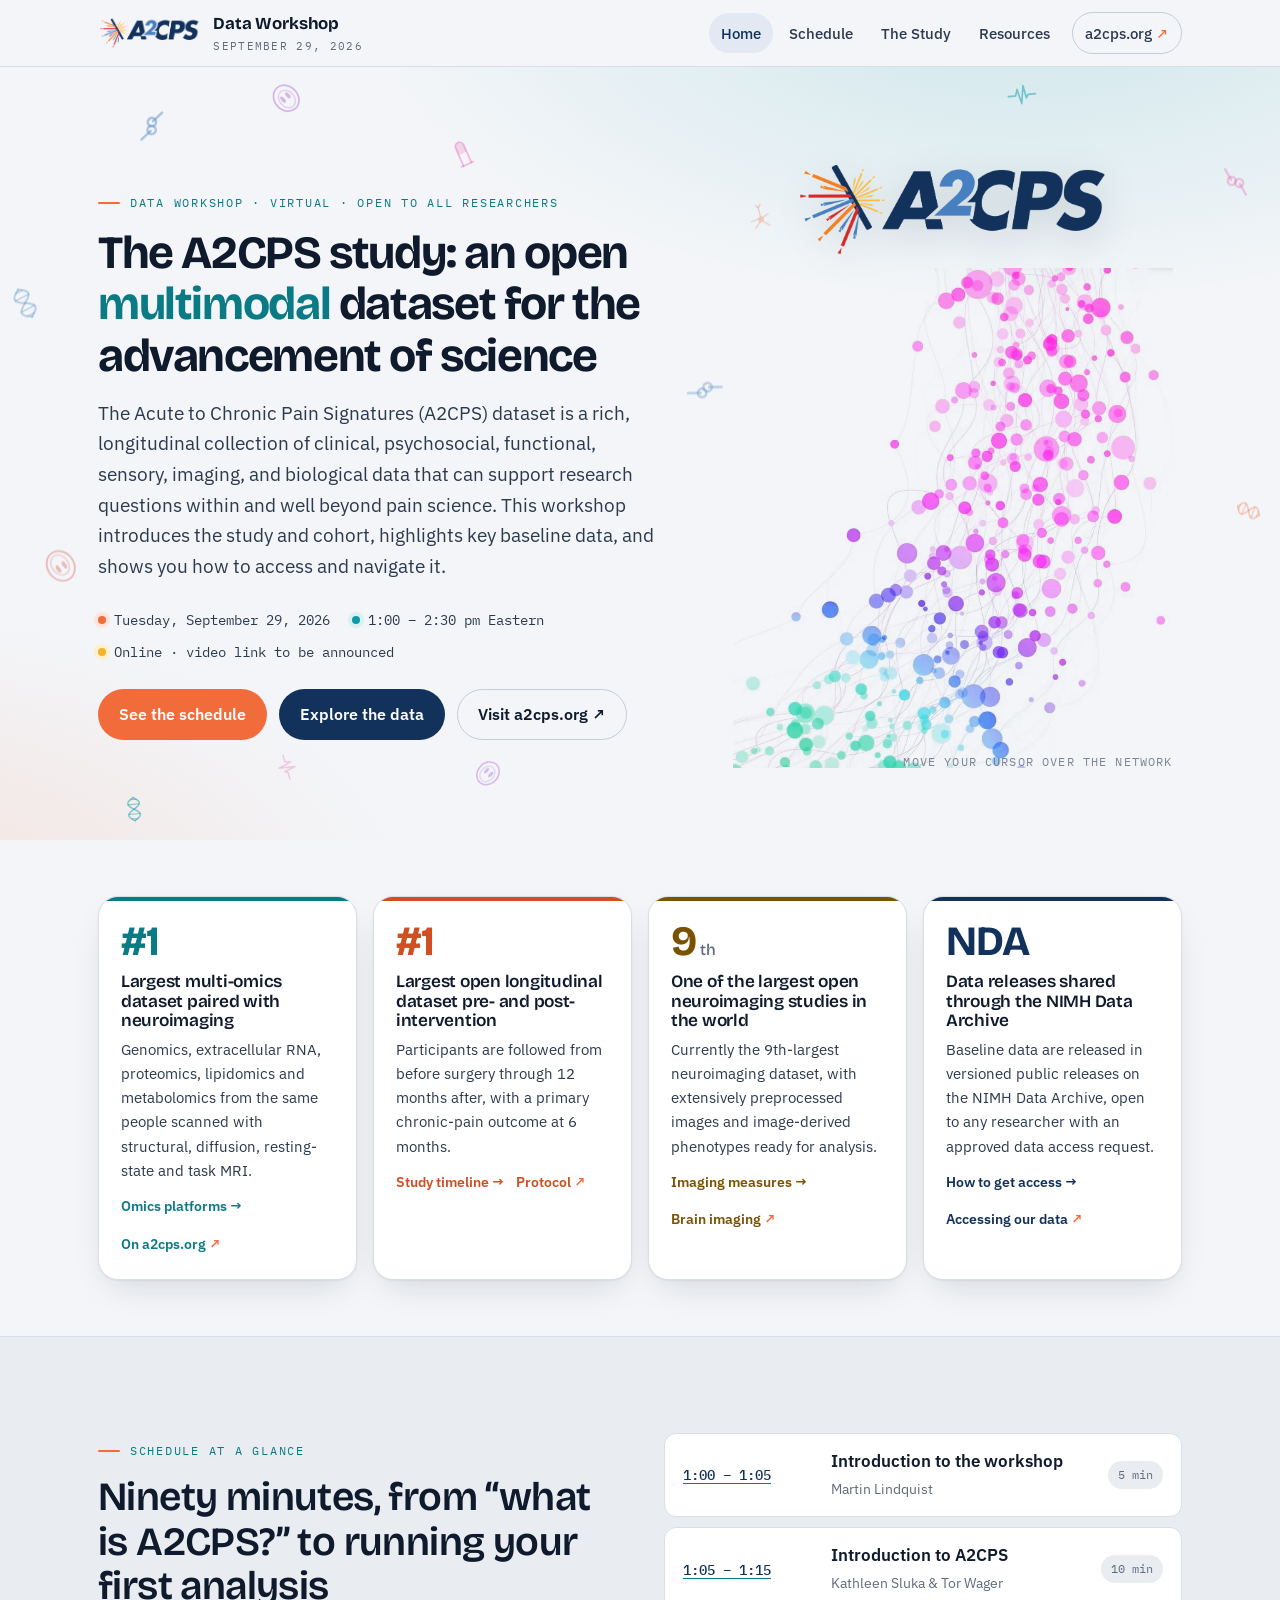
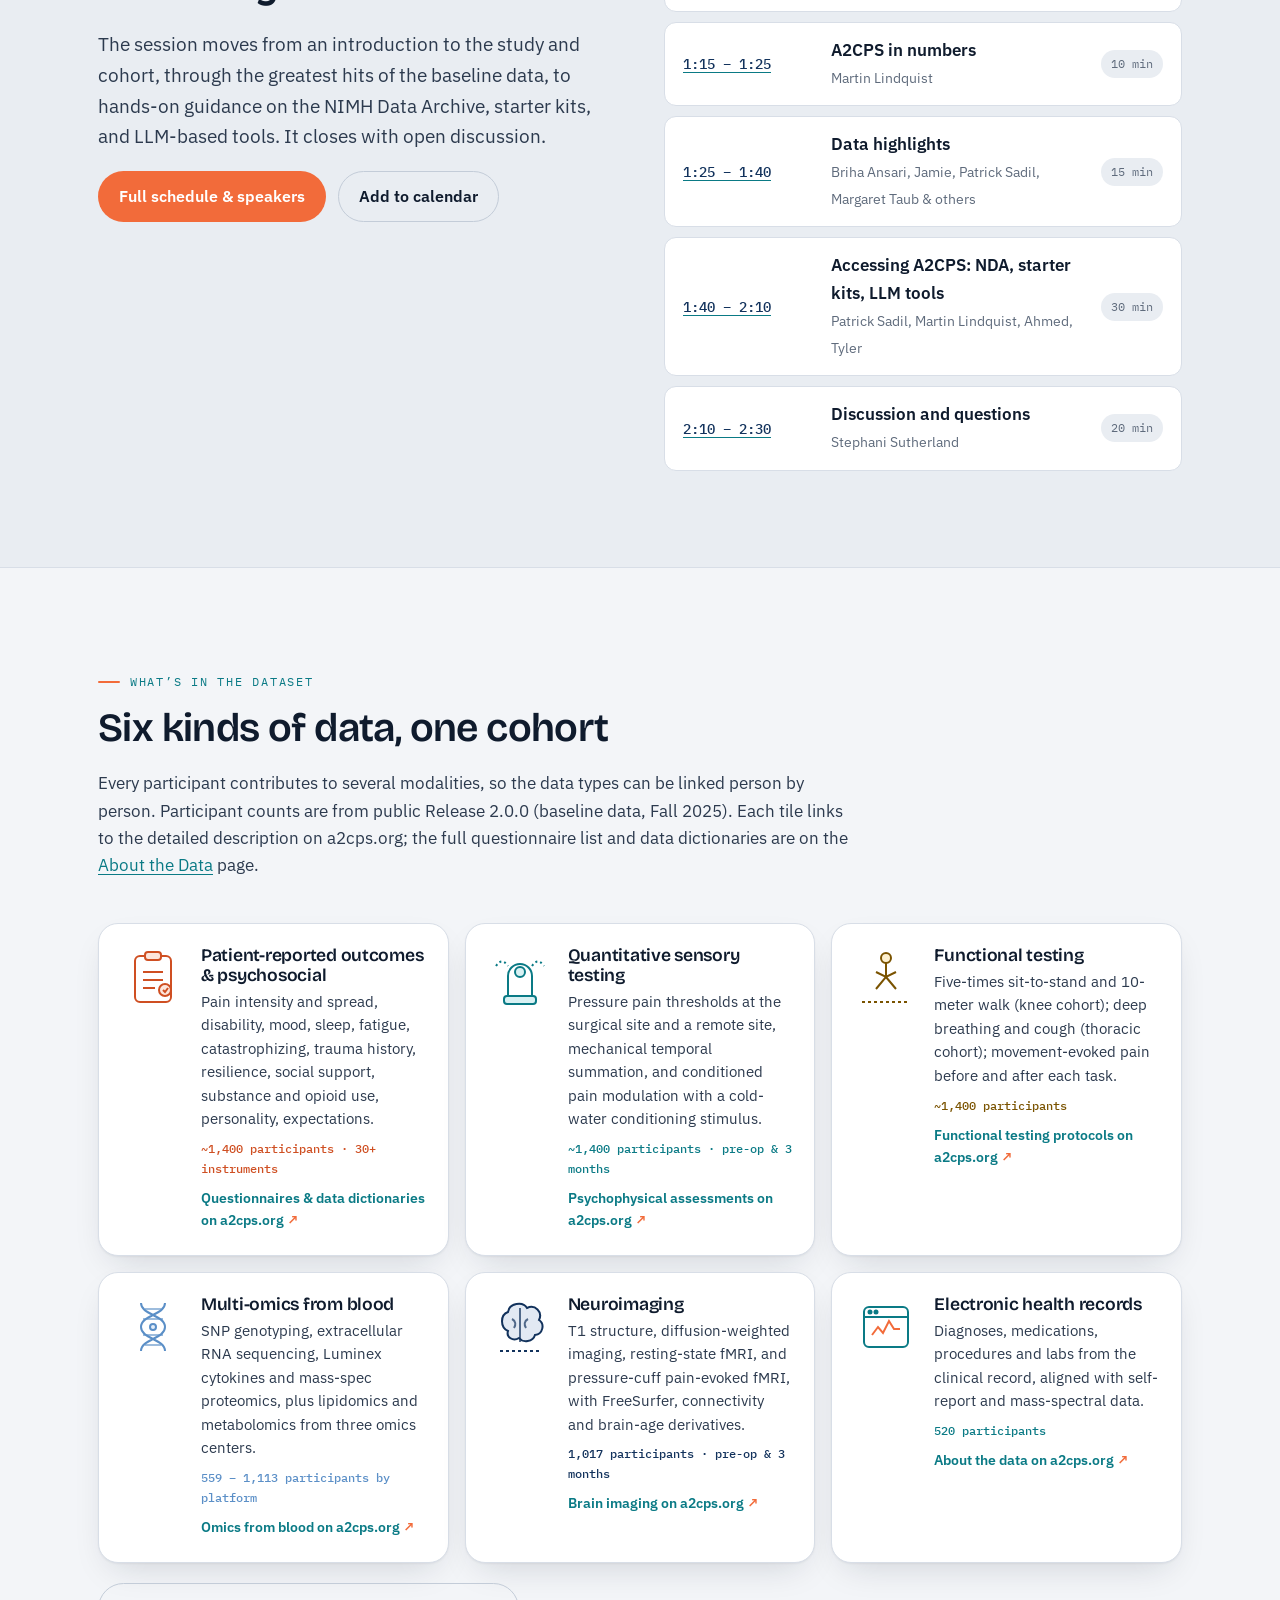
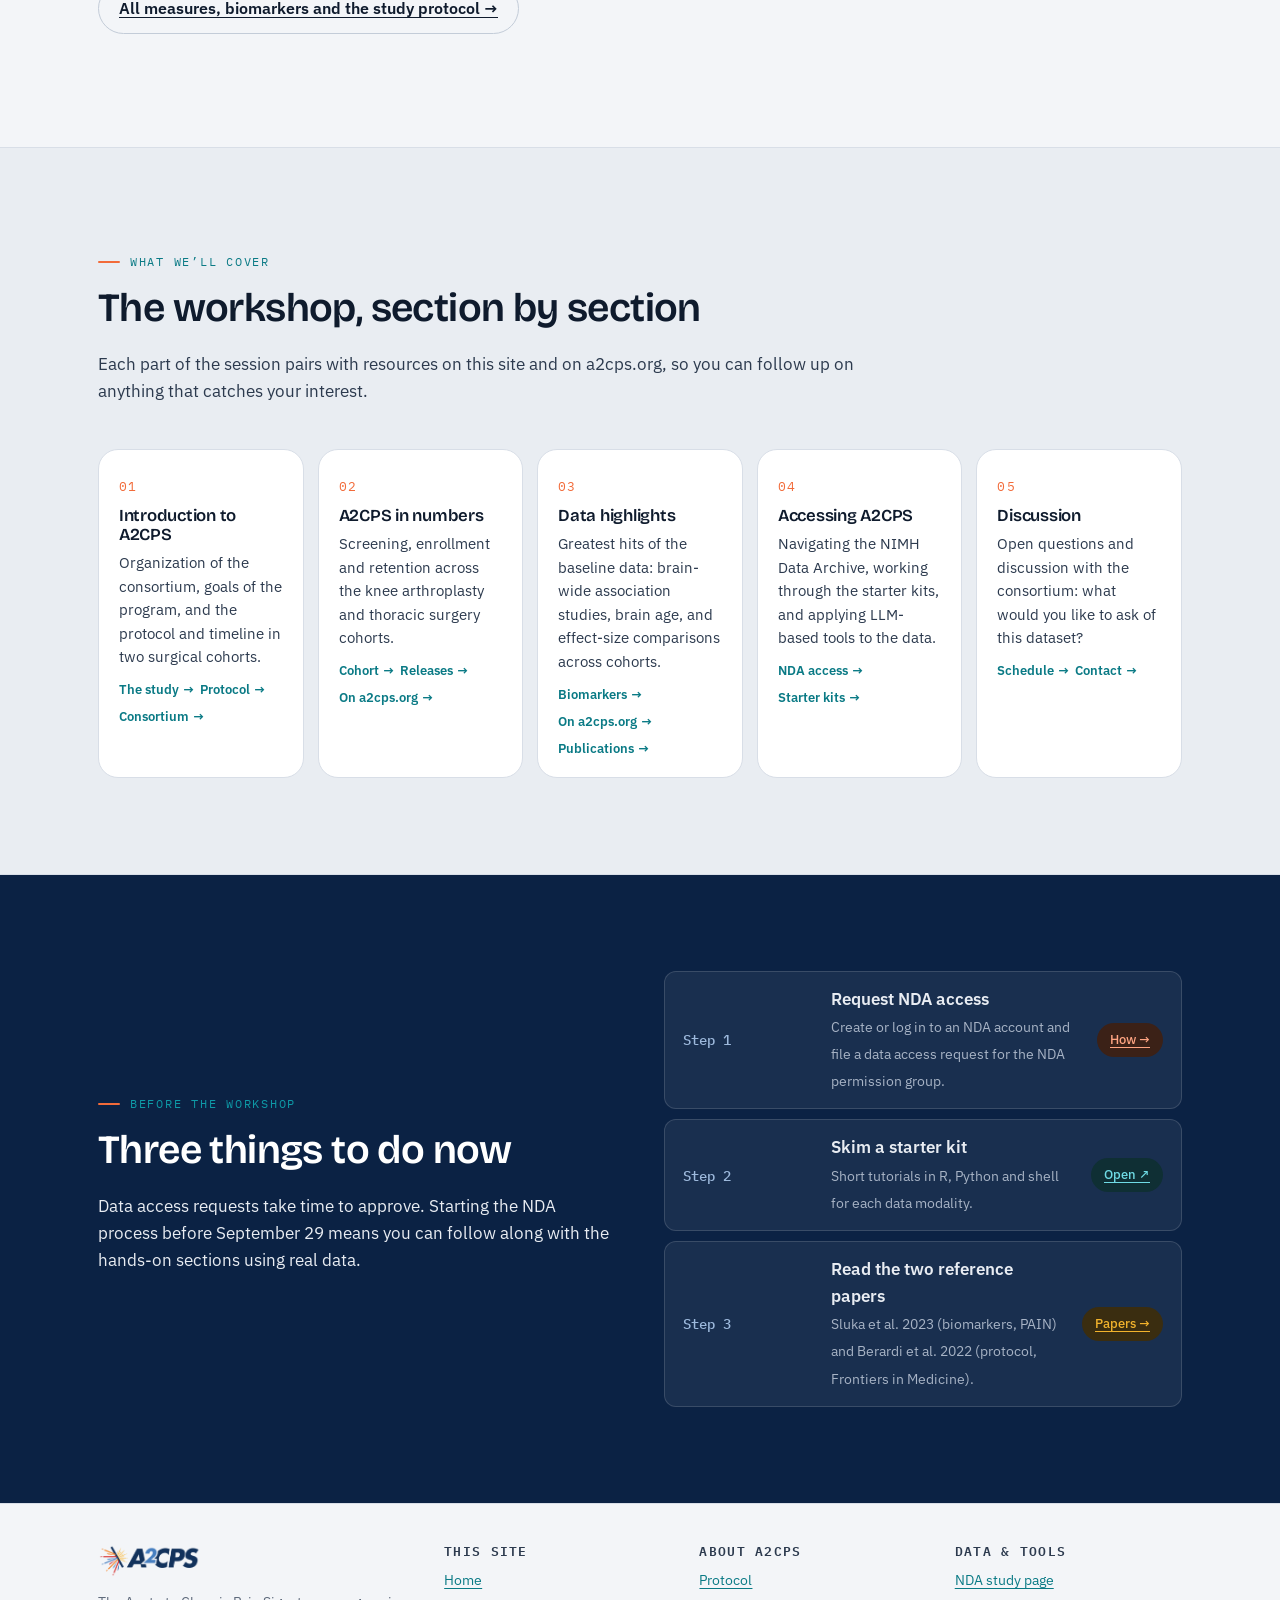
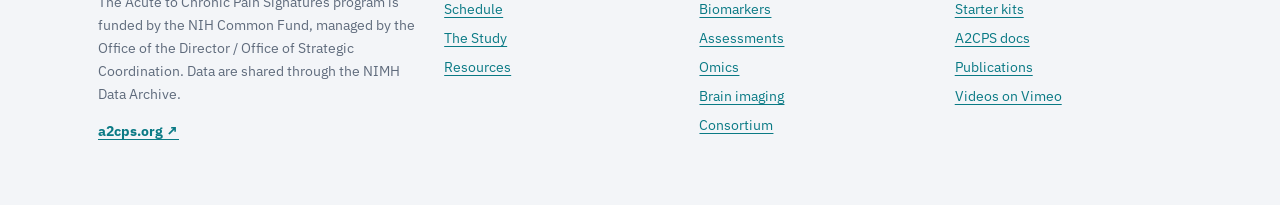
==== commit 5fcfa8d9: "Static logo, lengthwise network flow, more links to a2cps.org Remove the hue-shift/tilt on the logo." ====
--- a/index.html
+++ b/index.html
@@ -67,25 +67,25 @@
         <div class="tile__k">#1</div>
         <h3>Largest multi-omics dataset paired with neuroimaging</h3>
         <p>Genomics, extracellular RNA, proteomics, lipidomics and metabolomics from the same people scanned with structural, diffusion, resting-state and task MRI.</p>
-        <a class="more" href="study.html#omics">See the omics platforms →</a>
+        <a class="more" href="study.html#omics">Omics platforms →</a><a class="more ext" href="https://a2cps.org/about/omics" target="_blank" rel="noopener">On a2cps.org</a>
       </div>
       <div class="tile" style="--accent: var(--ember-deep)">
         <div class="tile__k">#1</div>
         <h3>Largest open longitudinal dataset pre- and post-intervention</h3>
         <p>Participants are followed from before surgery through 12 months after, with a primary chronic-pain outcome at 6 months.</p>
-        <a class="more" href="study.html#timeline">See the study timeline →</a>
+        <a class="more" href="study.html#timeline">Study timeline →</a><a class="more ext" href="https://a2cps.org/about/protocol" target="_blank" rel="noopener">Protocol</a>
       </div>
       <div class="tile" style="--accent: #7a5300">
         <div class="tile__k">9<small>th</small></div>
         <h3>One of the largest open neuroimaging studies in the world</h3>
         <p>Currently the 9th-largest neuroimaging dataset, with extensively preprocessed images and image-derived phenotypes ready for analysis.</p>
-        <a class="more" href="study.html#imaging">See the imaging measures →</a>
+        <a class="more" href="study.html#imaging">Imaging measures →</a><a class="more ext" href="https://a2cps.org/about/brain-imaging" target="_blank" rel="noopener">Brain imaging</a>
       </div>
       <div class="tile" style="--accent: var(--navy)">
         <div class="tile__k">NDA</div>
         <h3>Data releases shared through the NIMH Data Archive</h3>
         <p>Baseline data are released in versioned public releases on the NIMH Data Archive, open to any researcher with an approved data access request.</p>
-        <a class="more" href="resources.html#nda">How to get access →</a>
+        <a class="more" href="resources.html#nda">How to get access →</a><a class="more ext" href="https://a2cps.org/researchers/accessing-our-data/" target="_blank" rel="noopener">Accessing our data</a>
       </div>
     </div>
   </div>
@@ -122,33 +122,33 @@
     <div class="section-head">
       <div class="eyebrow">What’s in the dataset</div>
       <h2>Six kinds of data, one cohort</h2>
-      <p>Every participant contributes to several modalities, so the data types can be linked person by person. Participant counts are from public Release 2.0.0 (baseline data, Fall 2025).</p>
+      <p>Every participant contributes to several modalities, so the data types can be linked person by person. Participant counts are from public Release 2.0.0 (baseline data, Fall 2025). Each tile links to the detailed description on a2cps.org; the full questionnaire list and data dictionaries are on the <a href="https://a2cps.org/researchers/data-releases/about-the-data" target="_blank" rel="noopener">About the Data</a> page.</p>
     </div>
     <div class="mods reveal">
-      <div class="mod" style="--c: var(--ember-deep)">
+      <a class="mod" href="https://a2cps.org/researchers/data-releases/about-the-data" target="_blank" rel="noopener" style="--c: var(--ember-deep)">
         <svg viewBox="0 0 64 64" fill="none" stroke="currentColor" stroke-width="2" style="color:var(--ember-deep)"><rect x="14" y="10" width="36" height="46" rx="5"/><rect x="24" y="6" width="16" height="8" rx="3" fill="var(--ember-soft)"/><path d="M22 26h20M22 34h20M22 42h12"/><circle cx="44" cy="44" r="6" fill="var(--ember-soft)"/><path d="M42 44l2 2 3-4"/></svg>
-        <div><h3>Patient-reported outcomes &amp; psychosocial</h3><p>Pain intensity and spread, disability, mood, sleep, fatigue, catastrophizing, trauma history, resilience, social support, substance and opioid use, personality, expectations.</p><span class="n">~1,400 participants · 30+ instruments</span></div>
-      </div>
-      <div class="mod" style="--c: var(--teal-deep)">
+        <div><h3>Patient-reported outcomes &amp; psychosocial</h3><p>Pain intensity and spread, disability, mood, sleep, fatigue, catastrophizing, trauma history, resilience, social support, substance and opioid use, personality, expectations.</p><span class="n">~1,400 participants · 30+ instruments</span><span class="more">Questionnaires &amp; data dictionaries on a2cps.org</span></div>
+      </a>
+      <a class="mod" href="https://a2cps.org/about/assessments" target="_blank" rel="noopener" style="--c: var(--teal-deep)">
         <svg viewBox="0 0 64 64" fill="none" stroke="currentColor" stroke-width="2" style="color:var(--teal-deep)"><path d="M20 54V30a12 12 0 0 1 24 0v24"/><rect x="16" y="50" width="32" height="8" rx="3" fill="var(--teal-soft)"/><circle cx="32" cy="26" r="5" fill="var(--teal-soft)"/><path d="M8 20c4-6 8-6 12 0M44 20c4-6 8-6 12 0" stroke-dasharray="2 3"/></svg>
-        <div><h3>Quantitative sensory testing</h3><p>Pressure pain thresholds at the surgical site and a remote site, mechanical temporal summation, and conditioned pain modulation with a cold-water conditioning stimulus.</p><span class="n">~1,400 participants · pre-op &amp; 3 months</span></div>
-      </div>
-      <div class="mod" style="--c: #7a5300">
+        <div><h3>Quantitative sensory testing</h3><p>Pressure pain thresholds at the surgical site and a remote site, mechanical temporal summation, and conditioned pain modulation with a cold-water conditioning stimulus.</p><span class="n">~1,400 participants · pre-op &amp; 3 months</span><span class="more">Psychophysical assessments on a2cps.org</span></div>
+      </a>
+      <a class="mod" href="https://a2cps.org/researchers/data-releases/about-the-data" target="_blank" rel="noopener" style="--c: #7a5300">
         <svg viewBox="0 0 64 64" fill="none" stroke="currentColor" stroke-width="2" style="color:#7a5300"><circle cx="32" cy="12" r="5" fill="var(--gold-soft)"/><path d="M32 17v14l-10 12M32 31l10 12M22 26l10 5 10-5"/><path d="M8 56h48" stroke-dasharray="3 3"/></svg>
-        <div><h3>Functional testing</h3><p>Five-times sit-to-stand and 10-meter walk (knee cohort); deep breathing and cough (thoracic cohort); movement-evoked pain before and after each task.</p><span class="n">~1,400 participants</span></div>
-      </div>
-      <div class="mod" style="--c: var(--sky)">
+        <div><h3>Functional testing</h3><p>Five-times sit-to-stand and 10-meter walk (knee cohort); deep breathing and cough (thoracic cohort); movement-evoked pain before and after each task.</p><span class="n">~1,400 participants</span><span class="more">Functional testing protocols on a2cps.org</span></div>
+      </a>
+      <a class="mod" href="https://a2cps.org/about/omics" target="_blank" rel="noopener" style="--c: var(--sky)">
         <svg viewBox="0 0 64 64" fill="none" stroke="currentColor" stroke-width="2" style="color:var(--sky)"><path d="M20 8c0 12 24 12 24 24S20 44 20 56M44 8c0 12-24 12-24 24s24 12 24 24"/><path d="M24 14h16M22 24h20M22 40h20M24 50h16" opacity=".6"/><circle cx="32" cy="32" r="3" fill="var(--sky-soft)"/></svg>
-        <div><h3>Multi-omics from blood</h3><p>SNP genotyping, extracellular RNA sequencing, Luminex cytokines and mass-spec proteomics, plus lipidomics and metabolomics from three omics centers.</p><span class="n">559 – 1,113 participants by platform</span></div>
-      </div>
-      <div class="mod" style="--c: var(--navy)">
+        <div><h3>Multi-omics from blood</h3><p>SNP genotyping, extracellular RNA sequencing, Luminex cytokines and mass-spec proteomics, plus lipidomics and metabolomics from three omics centers.</p><span class="n">559 – 1,113 participants by platform</span><span class="more">Omics from blood on a2cps.org</span></div>
+      </a>
+      <a class="mod" href="https://a2cps.org/about/brain-imaging" target="_blank" rel="noopener" style="--c: var(--navy)">
         <svg viewBox="0 0 64 64" fill="none" stroke="currentColor" stroke-width="2" style="color:var(--navy)"><path d="M20 36c-8-4-8-16 0-19 1-9 15-11 19-4 8-4 16 4 12 12 6 4 4 14-4 15-2 7-12 8-16 3-6 4-13-1-11-7z" fill="var(--navy-soft)"/><path d="M32 13v34M24 24c4 2 4 6 2 9M40 24c-4 2-4 6-2 9" opacity=".7"/><path d="M12 56h40" stroke-dasharray="3 3"/></svg>
-        <div><h3>Neuroimaging</h3><p>T1 structure, diffusion-weighted imaging, resting-state fMRI, and pressure-cuff pain-evoked fMRI, with FreeSurfer, connectivity and brain-age derivatives.</p><span class="n">1,017 participants · pre-op &amp; 3 months</span></div>
-      </div>
-      <div class="mod" style="--c: var(--teal-deep)">
+        <div><h3>Neuroimaging</h3><p>T1 structure, diffusion-weighted imaging, resting-state fMRI, and pressure-cuff pain-evoked fMRI, with FreeSurfer, connectivity and brain-age derivatives.</p><span class="n">1,017 participants · pre-op &amp; 3 months</span><span class="more">Brain imaging on a2cps.org</span></div>
+      </a>
+      <a class="mod" href="https://a2cps.org/researchers/data-releases/about-the-data" target="_blank" rel="noopener" style="--c: var(--teal-deep)">
         <svg viewBox="0 0 64 64" fill="none" stroke="currentColor" stroke-width="2" style="color:var(--teal-deep)"><rect x="10" y="12" width="44" height="40" rx="5"/><path d="M10 22h44"/><path d="M18 40l6-8 5 6 6-12 5 8h6" stroke="var(--ember)"/><circle cx="16" cy="17" r="1.5" fill="currentColor"/><circle cx="22" cy="17" r="1.5" fill="currentColor"/></svg>
-        <div><h3>Electronic health records</h3><p>Diagnoses, medications, procedures and labs from the clinical record, aligned with self-report and mass-spectral data.</p><span class="n">520 participants</span></div>
-      </div>
+        <div><h3>Electronic health records</h3><p>Diagnoses, medications, procedures and labs from the clinical record, aligned with self-report and mass-spectral data.</p><span class="n">520 participants</span><span class="more">About the data on a2cps.org</span></div>
+      </a>
     </div>
     <p style="margin-top:20px"><a class="btn btn--ghost" href="study.html">All measures, biomarkers and the study protocol →</a></p>
   </div>
@@ -166,17 +166,17 @@
       <div class="step">
         <h3>Introduction to A2CPS</h3>
         <p>Organization of the consortium, goals of the program, and the protocol and timeline in two surgical cohorts.</p>
-        <div class="links"><a href="study.html">The study</a><a href="https://a2cps.org/about/protocol/" target="_blank" rel="noopener">Protocol</a></div>
+        <div class="links"><a href="study.html">The study</a><a href="https://a2cps.org/about/protocol/" target="_blank" rel="noopener">Protocol</a><a href="https://a2cps.org/about/consortium" target="_blank" rel="noopener">Consortium</a></div>
       </div>
       <div class="step">
         <h3>A2CPS in numbers</h3>
         <p>Screening, enrollment and retention across the knee arthroplasty and thoracic surgery cohorts.</p>
-        <div class="links"><a href="study.html#cohort">Cohort</a><a href="study.html#releases">Releases</a></div>
+        <div class="links"><a href="study.html#cohort">Cohort</a><a href="study.html#releases">Releases</a><a href="https://a2cps.org/researchers/data-releases/" target="_blank" rel="noopener">On a2cps.org</a></div>
       </div>
       <div class="step">
         <h3>Data highlights</h3>
         <p>Greatest hits of the baseline data: brain-wide association studies, brain age, and effect-size comparisons across cohorts.</p>
-        <div class="links"><a href="study.html#biomarkers">Biomarkers</a><a href="https://a2cps.org/news/publications/" target="_blank" rel="noopener">Publications</a></div>
+        <div class="links"><a href="study.html#biomarkers">Biomarkers</a><a href="https://a2cps.org/about/biomarkers" target="_blank" rel="noopener">On a2cps.org</a><a href="https://a2cps.org/news/publications/" target="_blank" rel="noopener">Publications</a></div>
       </div>
       <div class="step">
         <h3>Accessing A2CPS</h3>
@@ -220,6 +220,17 @@
     <div>
       <h4>This site</h4>
       <ul><li><a href="index.html">Home</a></li><li><a href="schedule.html">Schedule</a></li><li><a href="study.html">The Study</a></li><li><a href="resources.html">Resources</a></li></ul>
+    </div>
+    <div>
+      <h4>About A2CPS</h4>
+      <ul>
+        <li><a href="https://a2cps.org/about/protocol" target="_blank" rel="noopener">Protocol</a></li>
+        <li><a href="https://a2cps.org/about/biomarkers" target="_blank" rel="noopener">Biomarkers</a></li>
+        <li><a href="https://a2cps.org/about/assessments" target="_blank" rel="noopener">Assessments</a></li>
+        <li><a href="https://a2cps.org/about/omics" target="_blank" rel="noopener">Omics</a></li>
+        <li><a href="https://a2cps.org/about/brain-imaging" target="_blank" rel="noopener">Brain imaging</a></li>
+        <li><a href="https://a2cps.org/about/consortium" target="_blank" rel="noopener">Consortium</a></li>
+      </ul>
     </div>
     <div>
       <h4>Data &amp; tools</h4>
--- a/assets/css/site.css
+++ b/assets/css/site.css
@@ -132,8 +132,8 @@
 .hero__meta li:nth-child(3)::before { background: var(--gold); box-shadow: 0 0 0 4px var(--gold-soft); }
 .hero__canvas { position: absolute; inset: 0; width: 100%; height: 100%; z-index: 1; pointer-events: none; }
 .hero__art { display: grid; gap: 6px; justify-items: center; }
-.logo-stage { position: relative; display: grid; place-items: center; perspective: 1000px; width: min(70%, 380px); cursor: crosshair; }
-.logo-stage__img { width: 100%; height: auto; will-change: transform, filter; transition: filter .25s var(--ease), transform .15s ease-out; filter: drop-shadow(0 10px 18px rgba(15,27,45,.14)); }
+.logo-stage { position: relative; display: grid; place-items: center; width: min(70%, 380px); }
+.logo-stage__img { width: 100%; height: auto; filter: drop-shadow(0 10px 18px rgba(15,27,45,.14)); }
 .net { position: relative; width: min(100%, 440px); cursor: crosshair; user-select: none; -webkit-user-select: none; }
 .net img { width: 100%; height: auto; display: block; pointer-events: none; }
 .net canvas { position: absolute; inset: 0; width: 100%; height: 100%; pointer-events: none; }
@@ -151,7 +151,8 @@
 .tile__k small { font-size: 1rem; font-weight: 500; letter-spacing: 0; color: var(--muted); margin-left: 4px; }
 .tile h3 { font-size: 1.08rem; margin-bottom: 6px; }
 .tile p { color: var(--ink-2); font-size: .95rem; margin: 0; }
-.tile a.more { display: inline-block; margin-top: 12px; font-size: .9rem; font-weight: 600; color: var(--accent, var(--teal-deep)); }
+.tile a.more { display: inline-block; margin-top: 12px; margin-right: 12px; font-size: .9rem; font-weight: 600; color: var(--accent, var(--teal-deep)); }
+.tile a.more.ext::after { content: " ↗"; color: var(--ember); }
 
 /* ---- Schedule (compact + full) ---- */
 .sched { list-style: none; margin: 0; padding: 0; display: grid; gap: 10px; }
@@ -196,7 +197,10 @@
 .mod svg { width: 64px; height: 64px; }
 .mod h3 { font-size: 1.1rem; margin-bottom: 4px; }
 .mod p { font-size: .92rem; color: var(--ink-2); margin: 0 0 8px; }
-.mod .n { font-family: var(--mono); font-size: .78rem; color: var(--c); font-weight: 500; }
+.mod .n { font-family: var(--mono); font-size: .78rem; color: var(--c); font-weight: 500; display: block; }
+.mod .more { display: inline-block; margin-top: 8px; font-size: .86rem; font-weight: 600; color: var(--teal-deep); }
+.mod .more::after { content: " ↗"; color: var(--ember); }
+a.mod { color: inherit; }
 
 /* ---- Outline / journey ---- */
 .journey { display: grid; grid-template-columns: repeat(5, 1fr); gap: 14px; counter-reset: step; }
@@ -278,7 +282,8 @@
 
 /* ---- Footer ---- */
 .footer { border-top: 1px solid var(--line); padding: 40px 0 48px; color: var(--muted); font-size: .9rem; }
-.footer__in { display: grid; grid-template-columns: 1.4fr 1fr 1fr; gap: 28px; }
+.footer__in { display: grid; grid-template-columns: 1.4fr 1fr 1fr 1fr; gap: 28px; }
+@media (max-width: 1000px) { .footer__in { grid-template-columns: 1fr 1fr; } }
 @media (max-width: 760px) { .footer__in { grid-template-columns: 1fr; } }
 .footer h4 { font-size: .8rem; font-family: var(--mono); letter-spacing: .1em; text-transform: uppercase; color: var(--ink-2); margin-bottom: 10px; }
 .footer ul { list-style: none; margin: 0; padding: 0; display: grid; gap: 6px; }
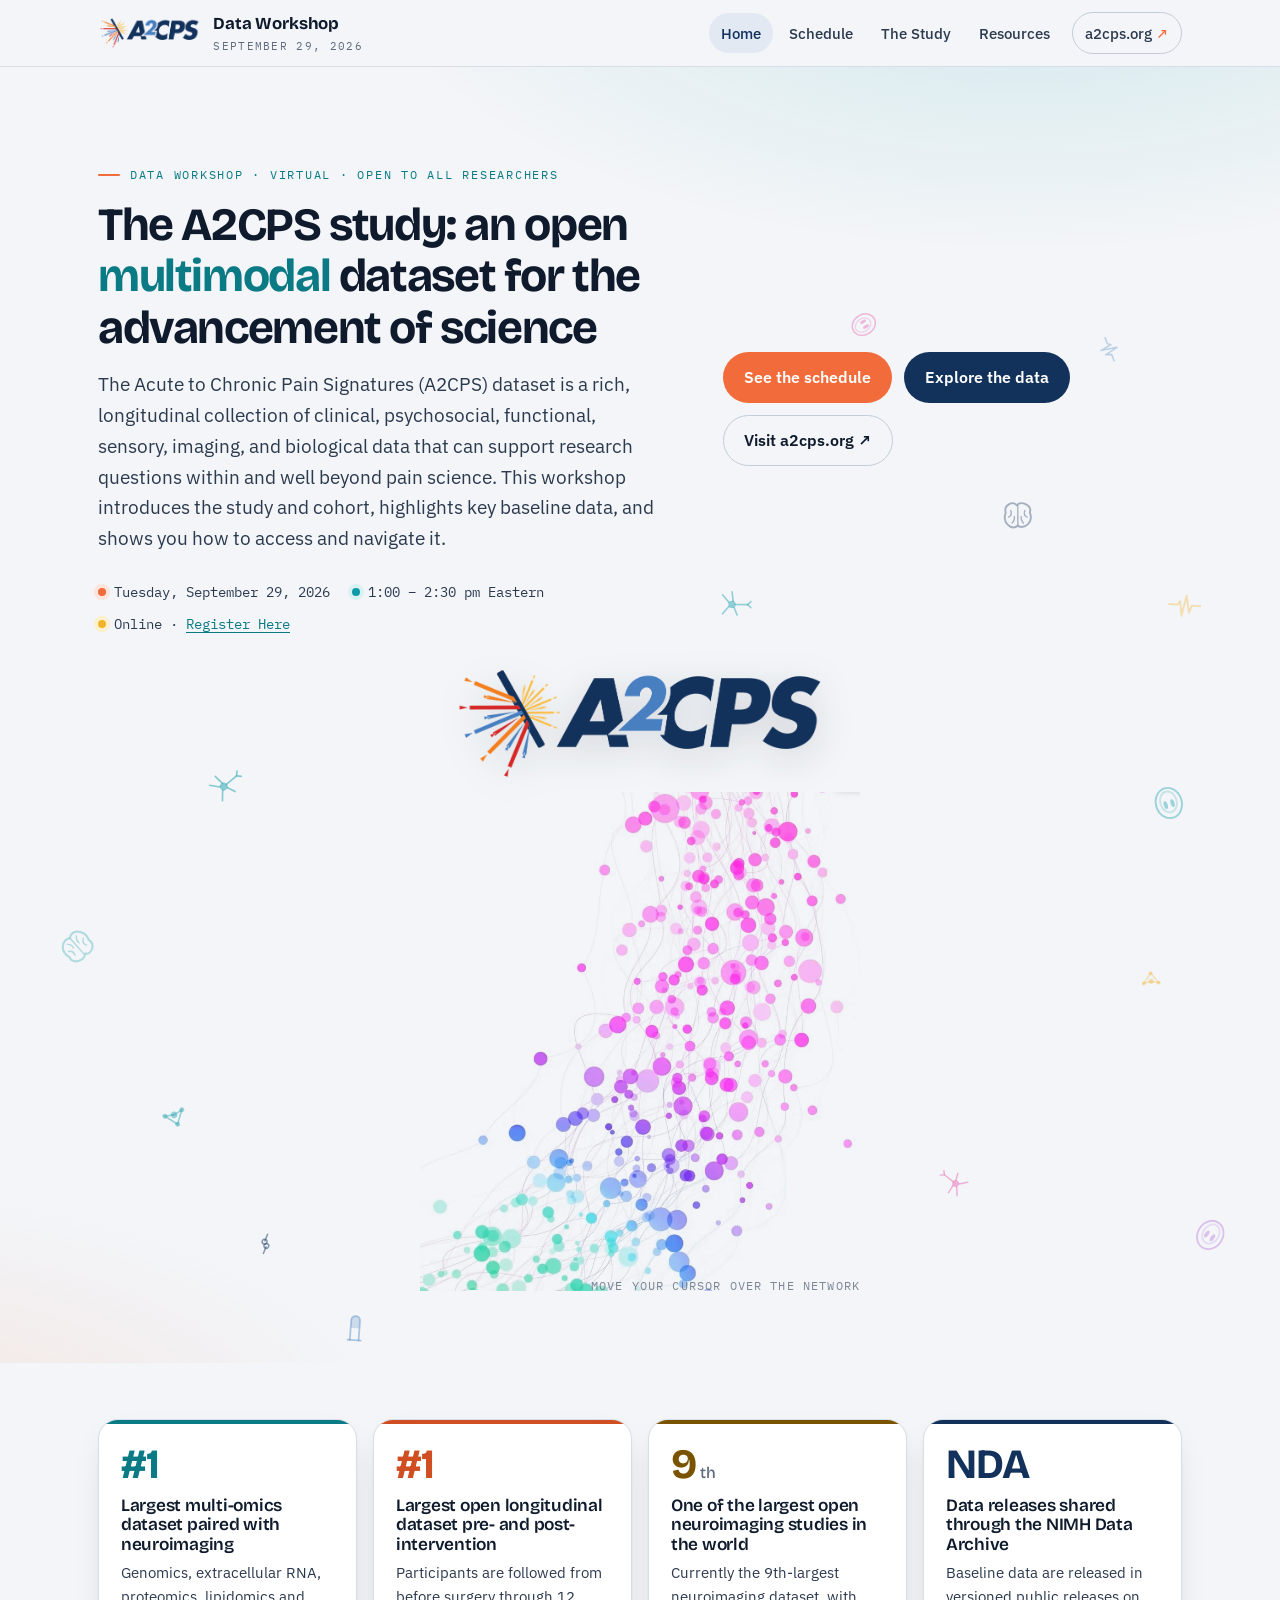
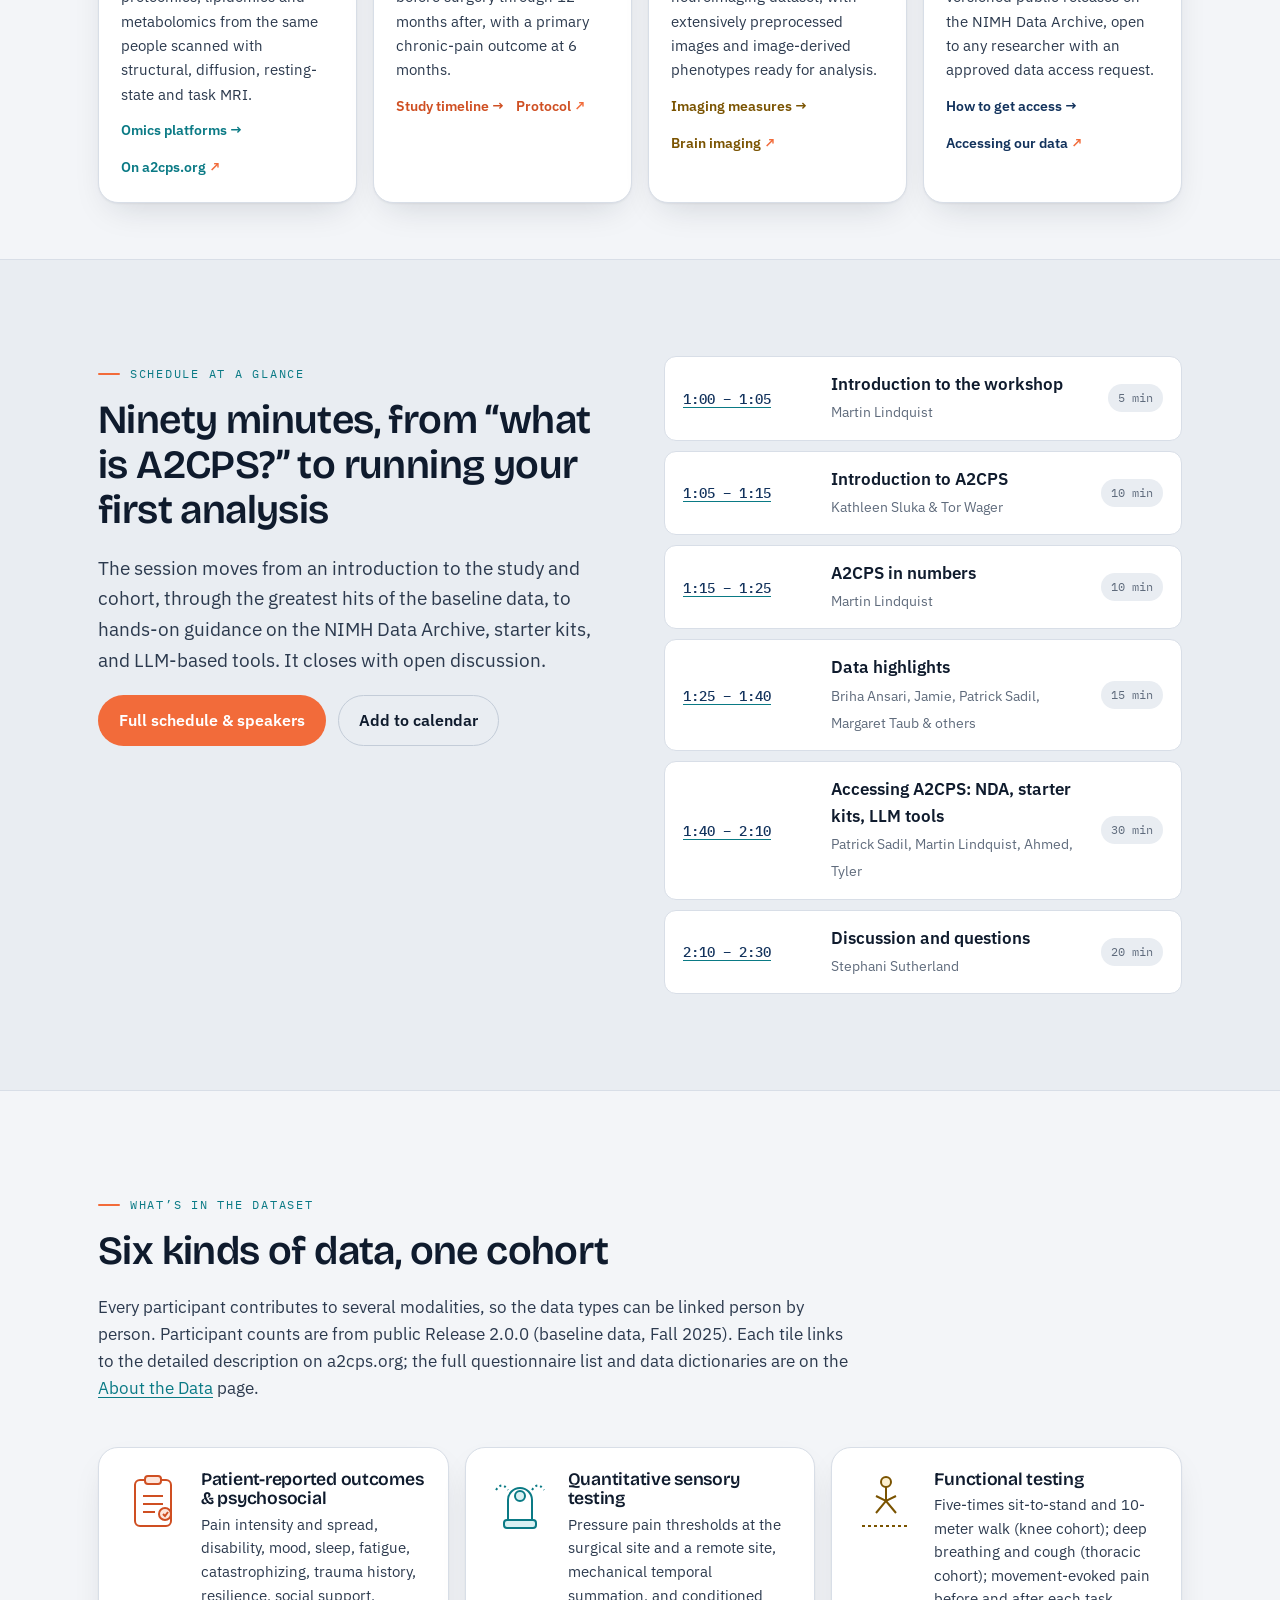
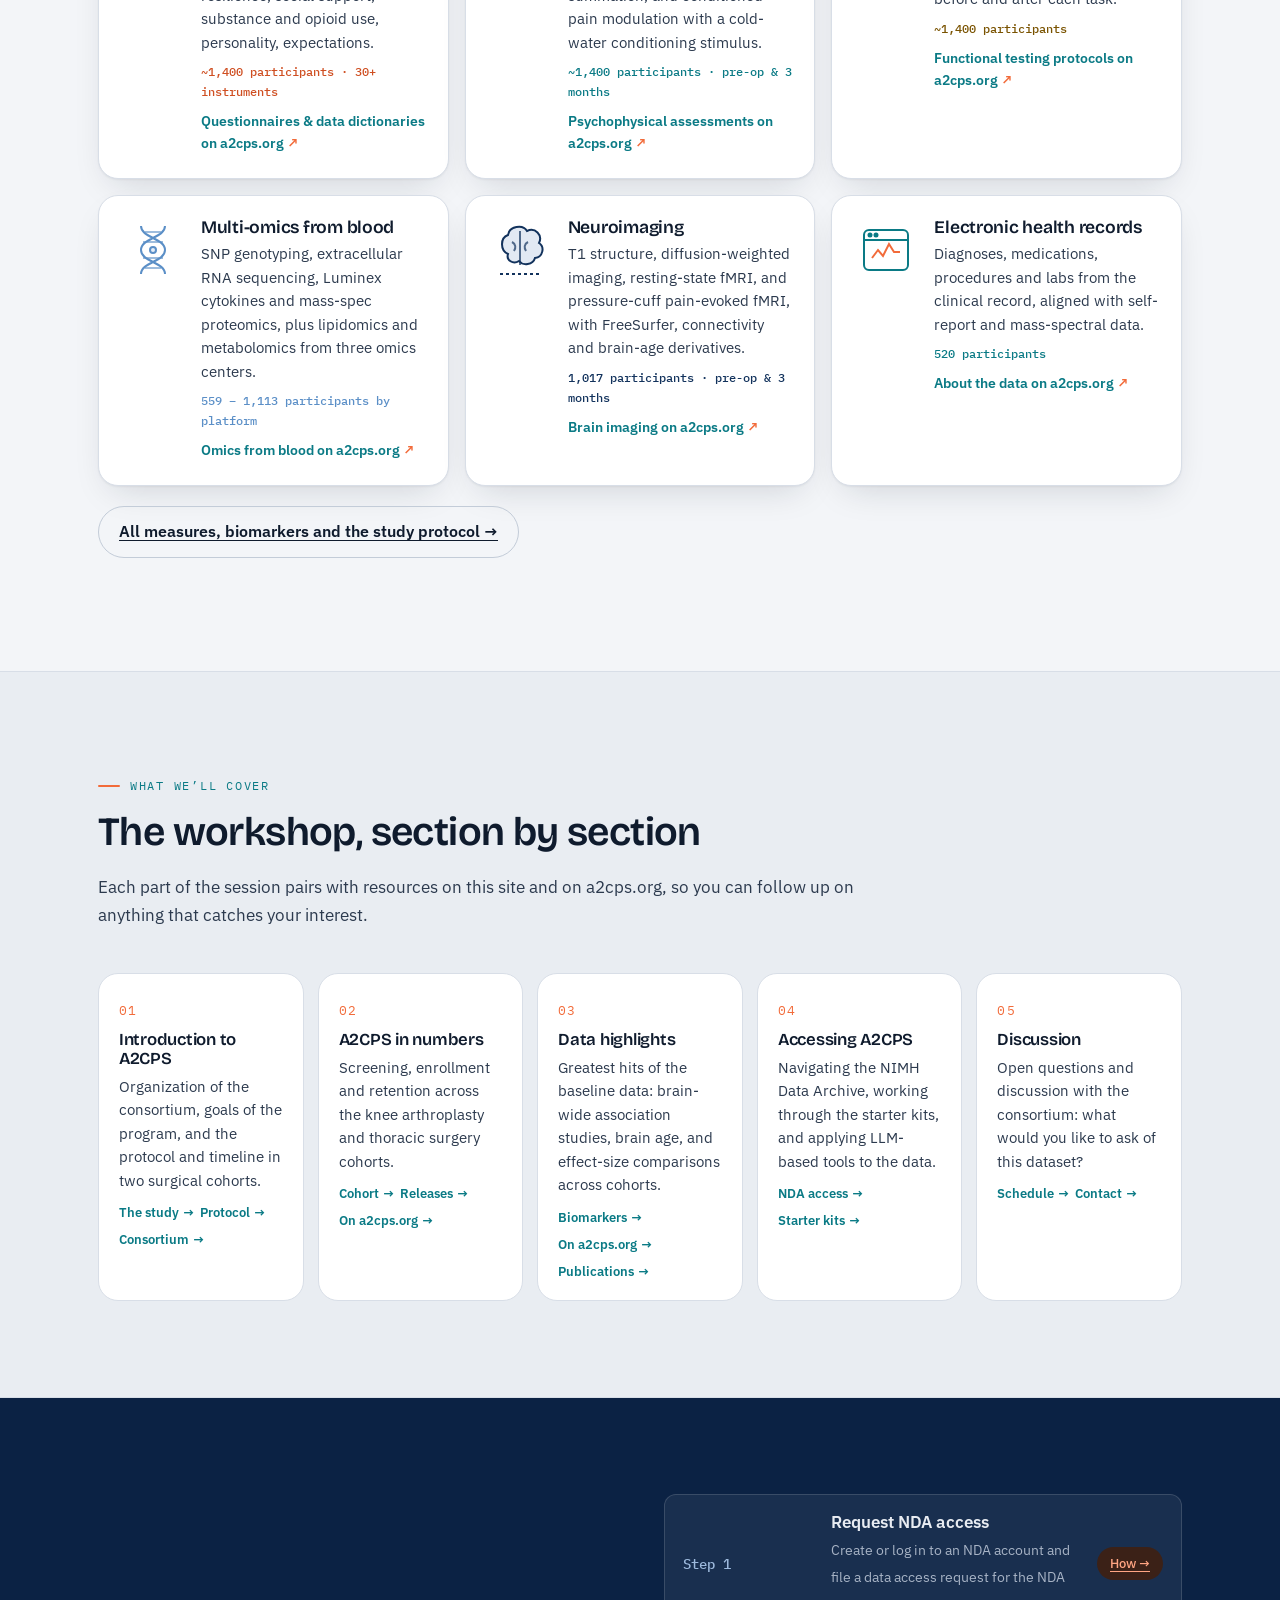
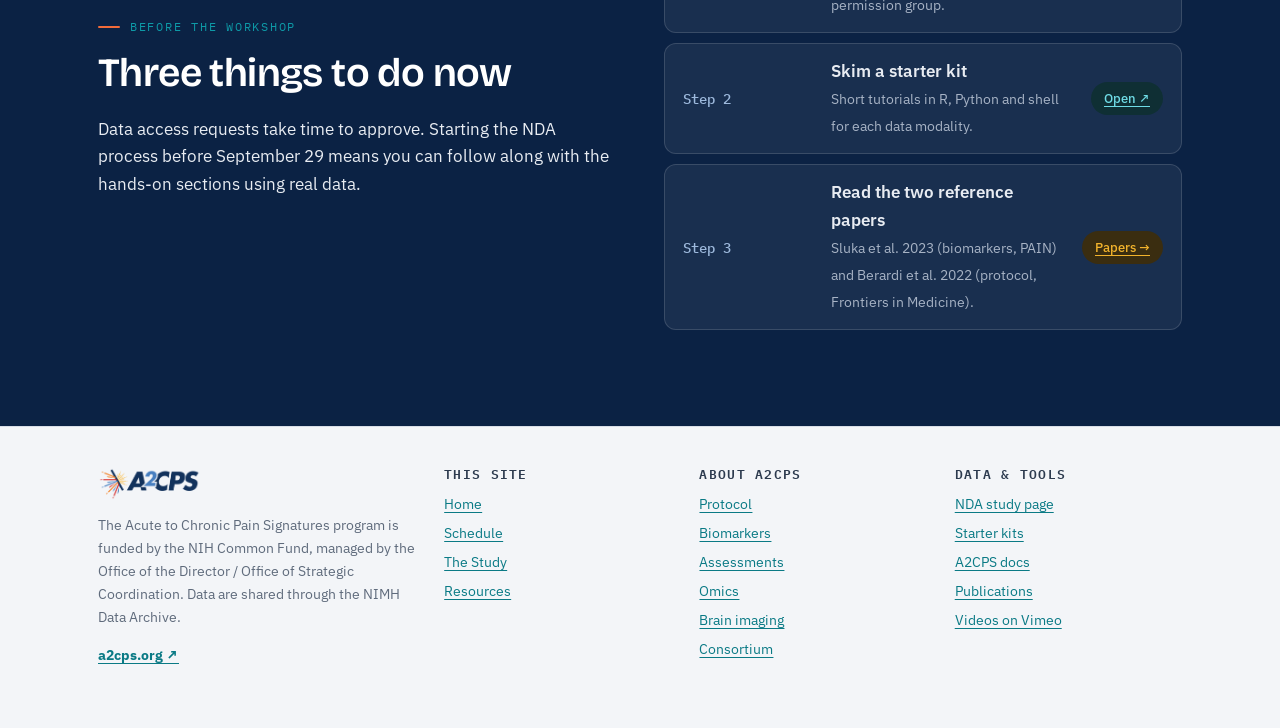
==== commit 1b639a52: "Replace placeholder with registration link Updated the registration link for the online event." ====
--- a/index.html
+++ b/index.html
@@ -38,7 +38,7 @@
       <ul class="hero__meta">
         <li>Tuesday, September 29, 2026</li>
         <li>1:00 – 2:30 pm Eastern</li>
-        <li>Online · video link to be announced</li>
+        <li>Online · <a href="https://painresearchers.com/networks/events/28714" target="_blank" rel="noopener">Register Here</a></div>
       </ul>
       <div class="btn-row">
         <a class="btn btn--primary" href="schedule.html">See the schedule</a>
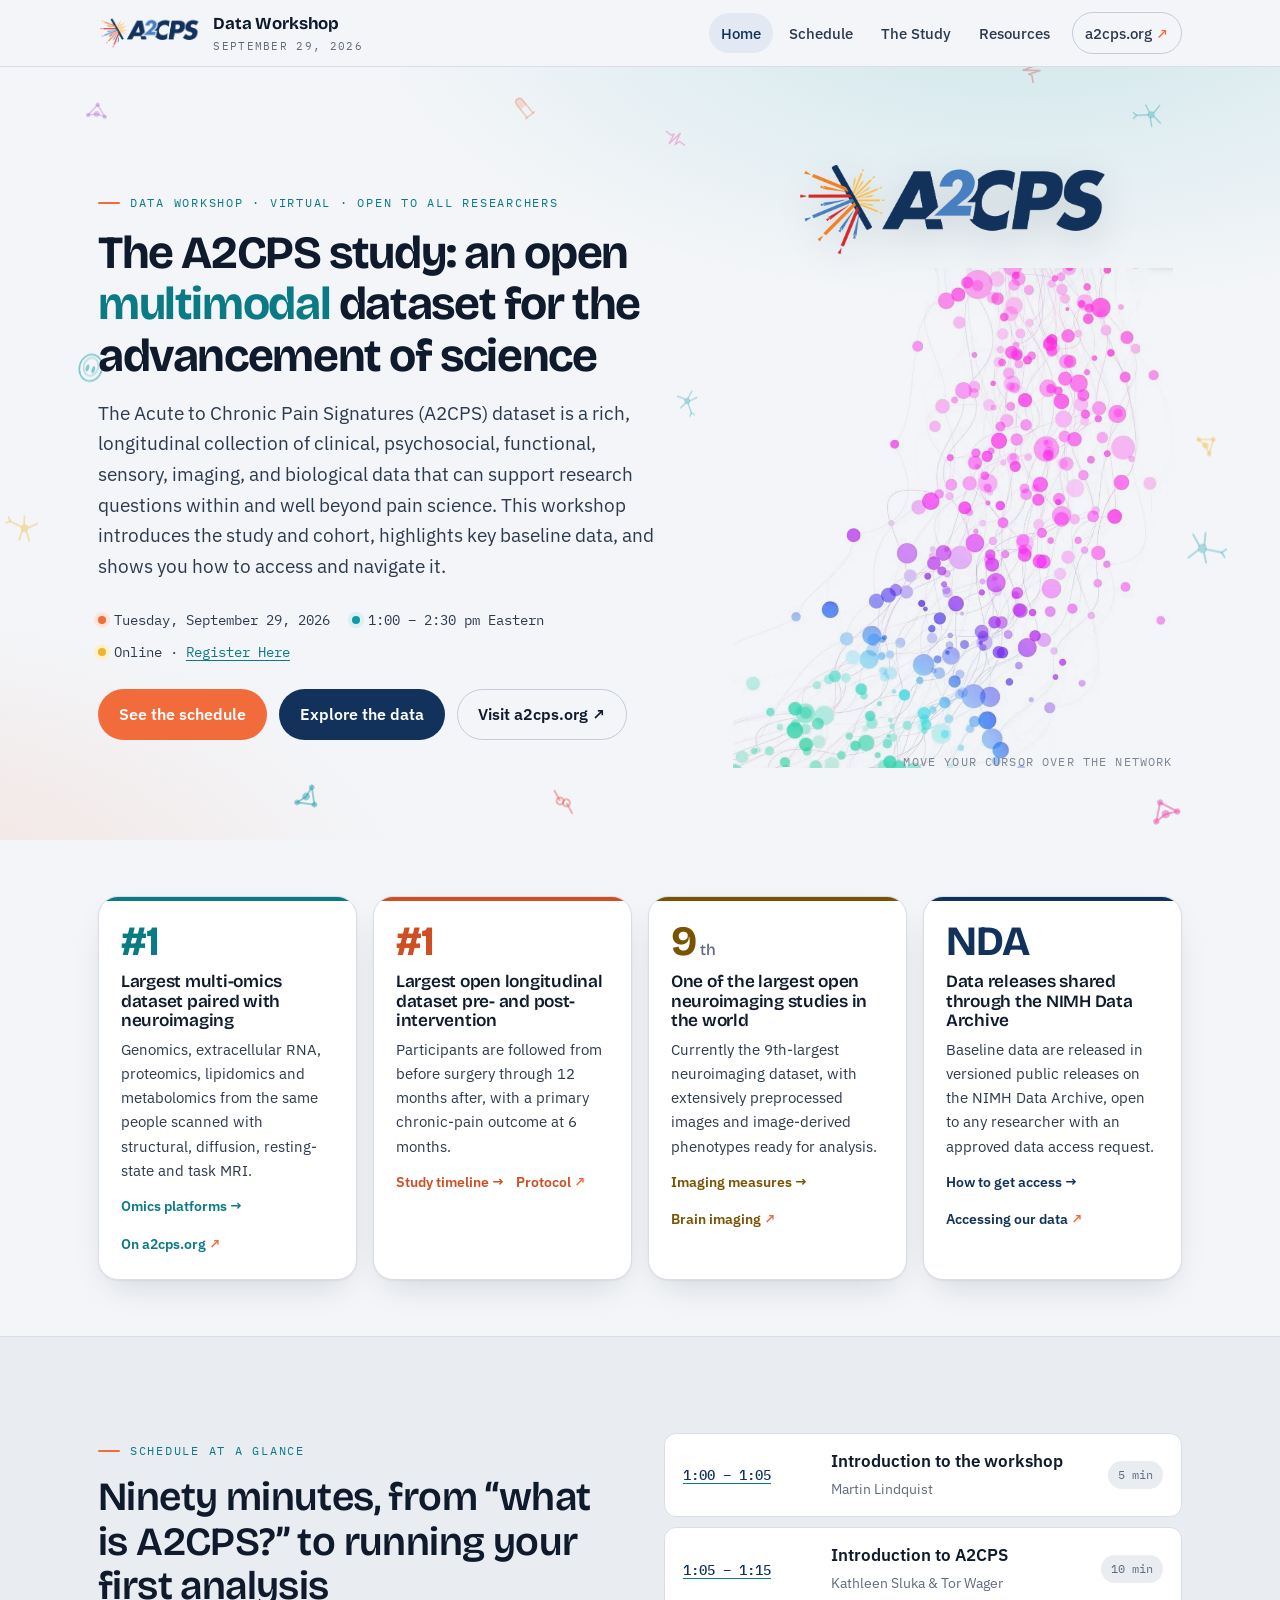
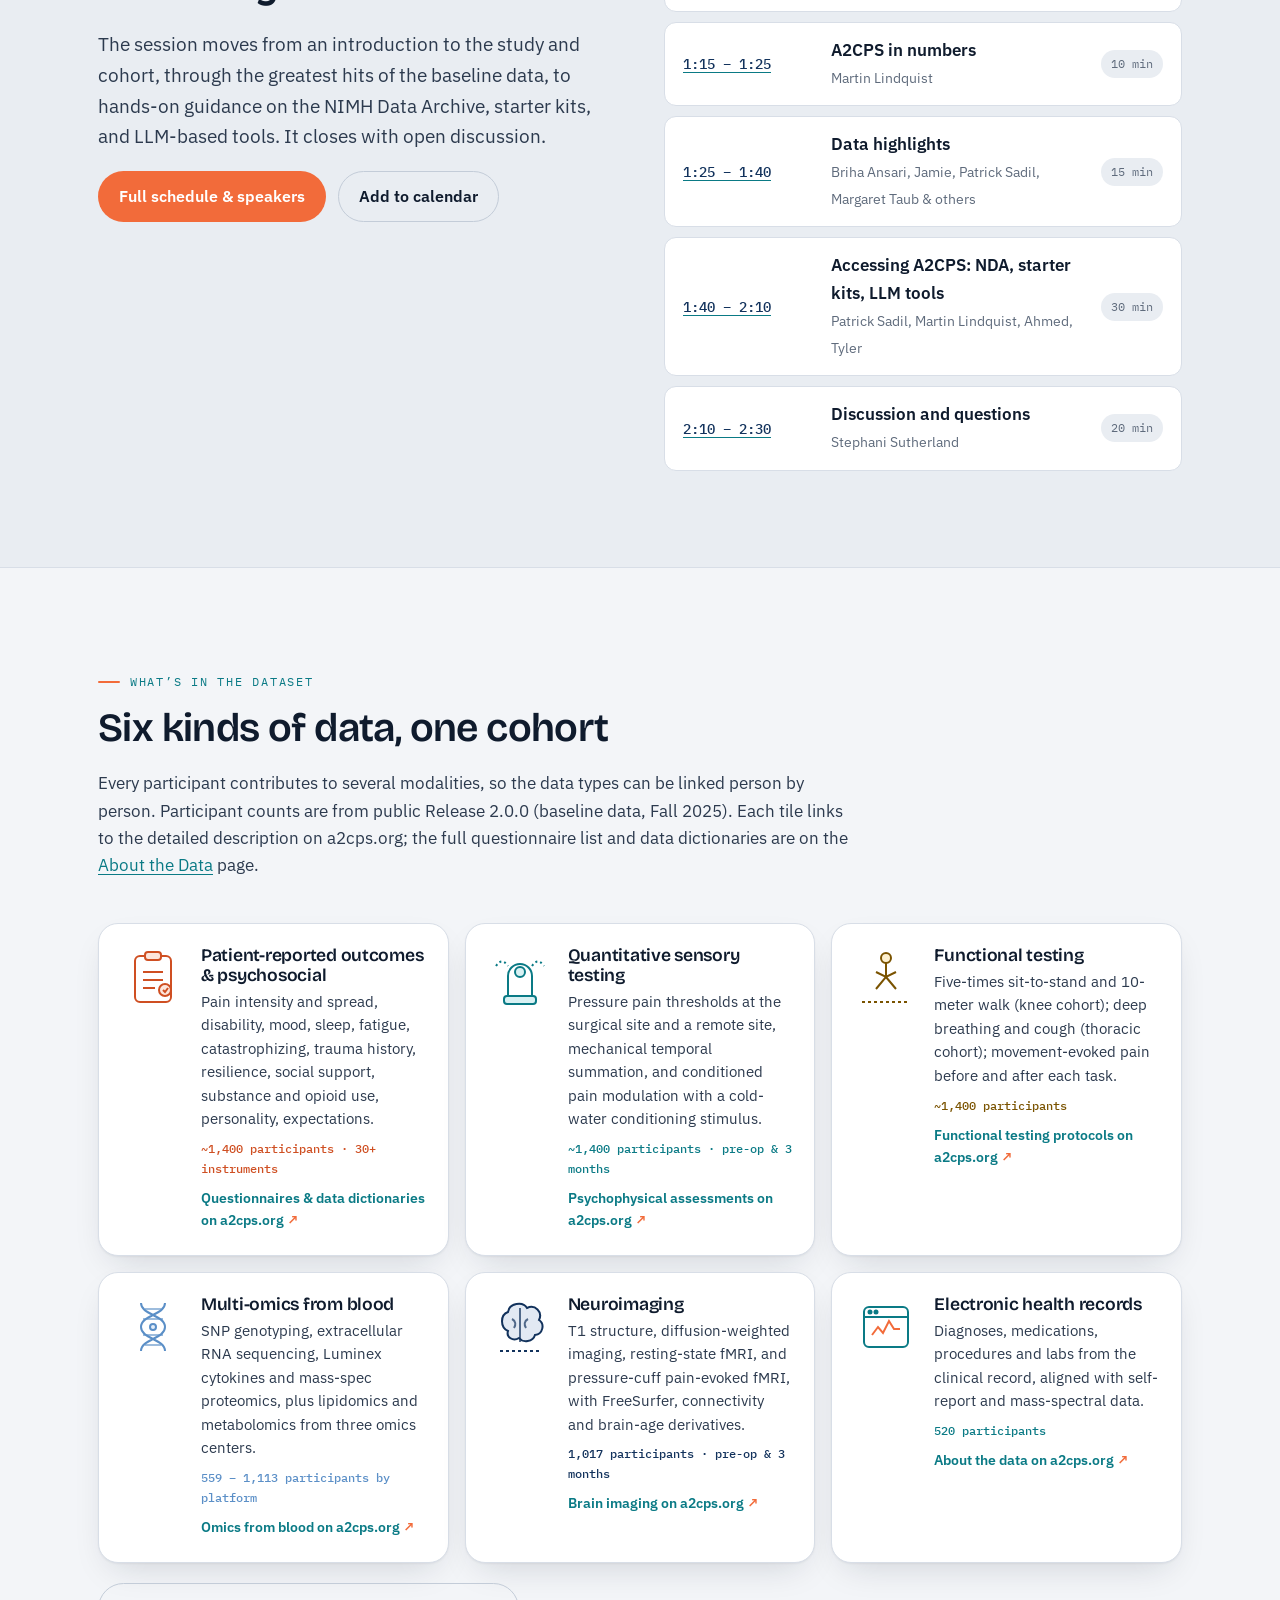
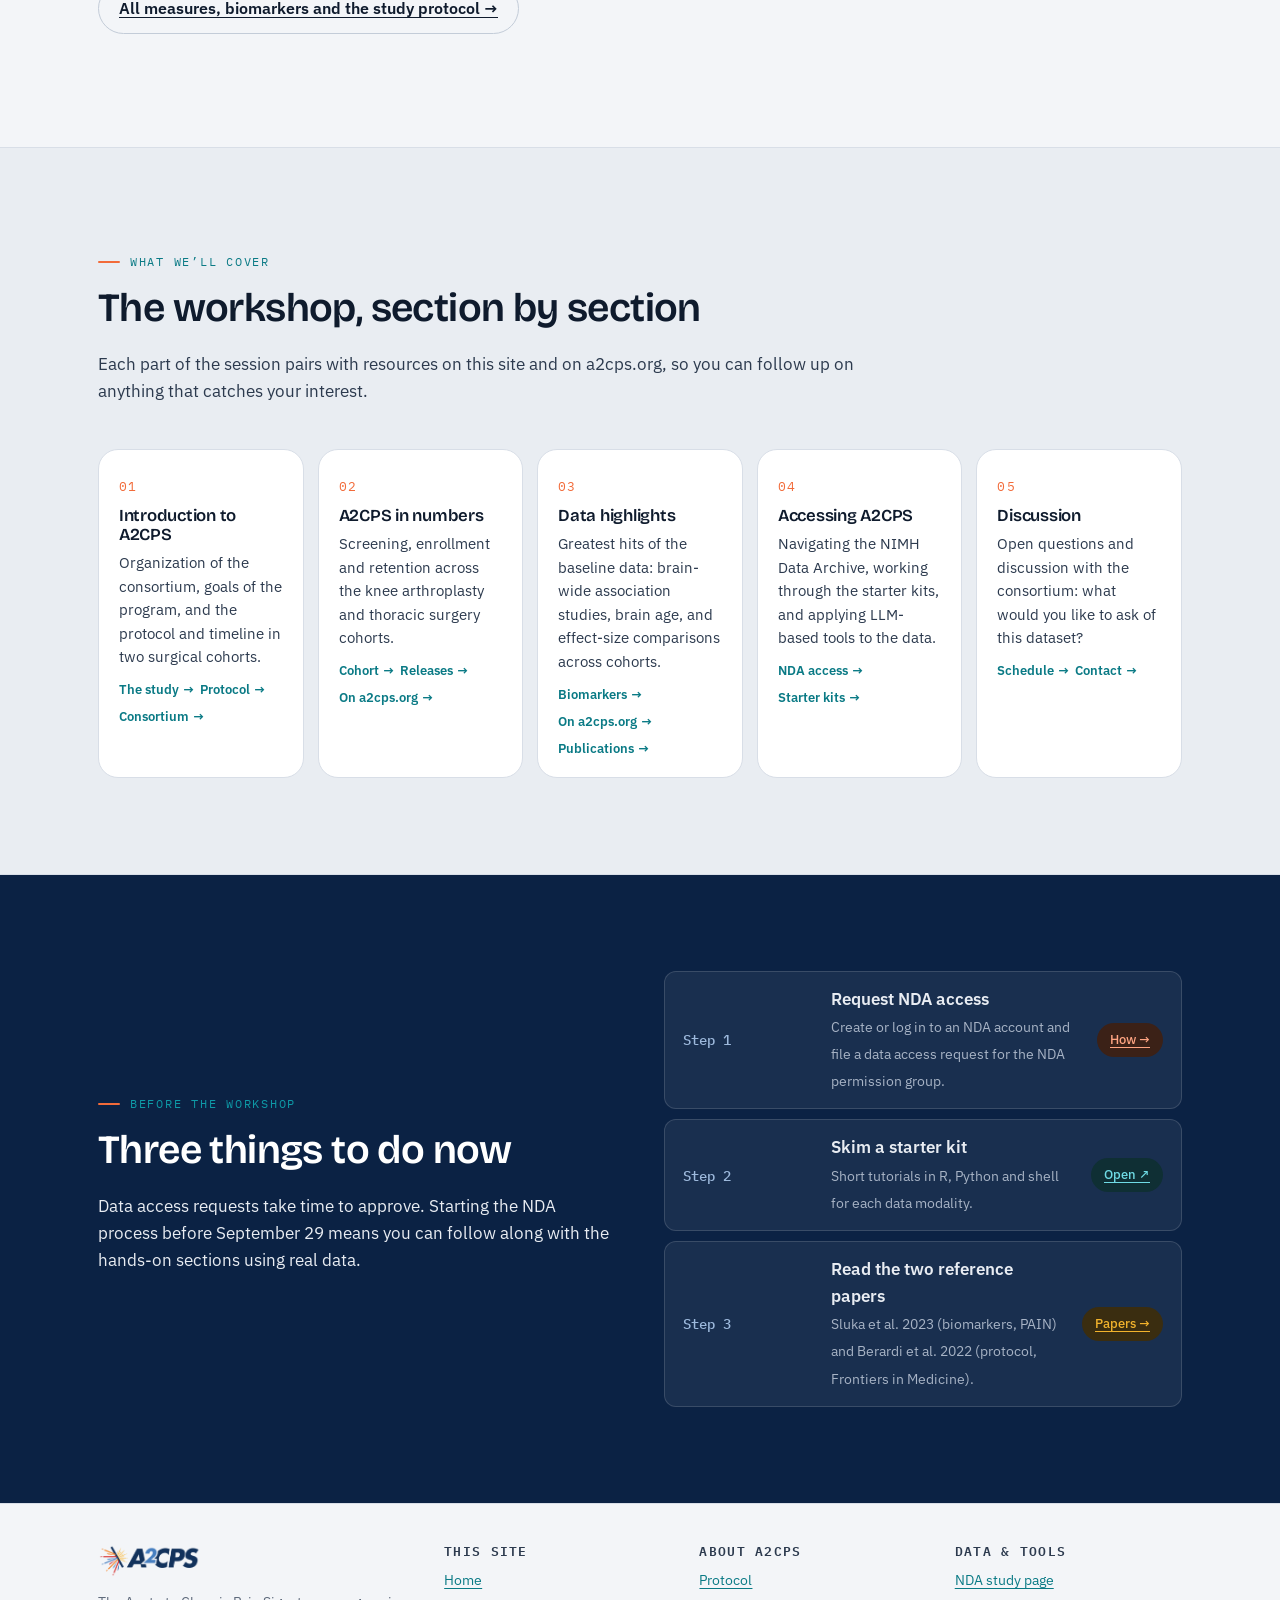
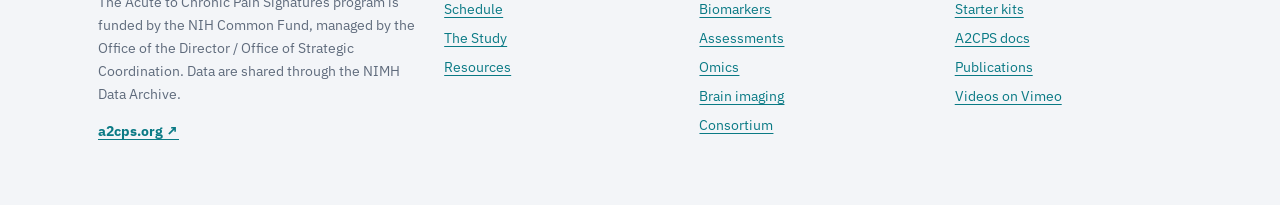
==== commit 7f1c9c1a: "Fix HTML formatting for event registration link" ====
--- a/index.html
+++ b/index.html
@@ -38,7 +38,7 @@
       <ul class="hero__meta">
         <li>Tuesday, September 29, 2026</li>
         <li>1:00 – 2:30 pm Eastern</li>
-        <li>Online · <a href="https://painresearchers.com/networks/events/28714" target="_blank" rel="noopener">Register Here</a></div>
+        <li>Online · <a href="https://painresearchers.com/networks/events/28714" target="_blank" rel="noopener">Register Here</a>
       </ul>
       <div class="btn-row">
         <a class="btn btn--primary" href="schedule.html">See the schedule</a>
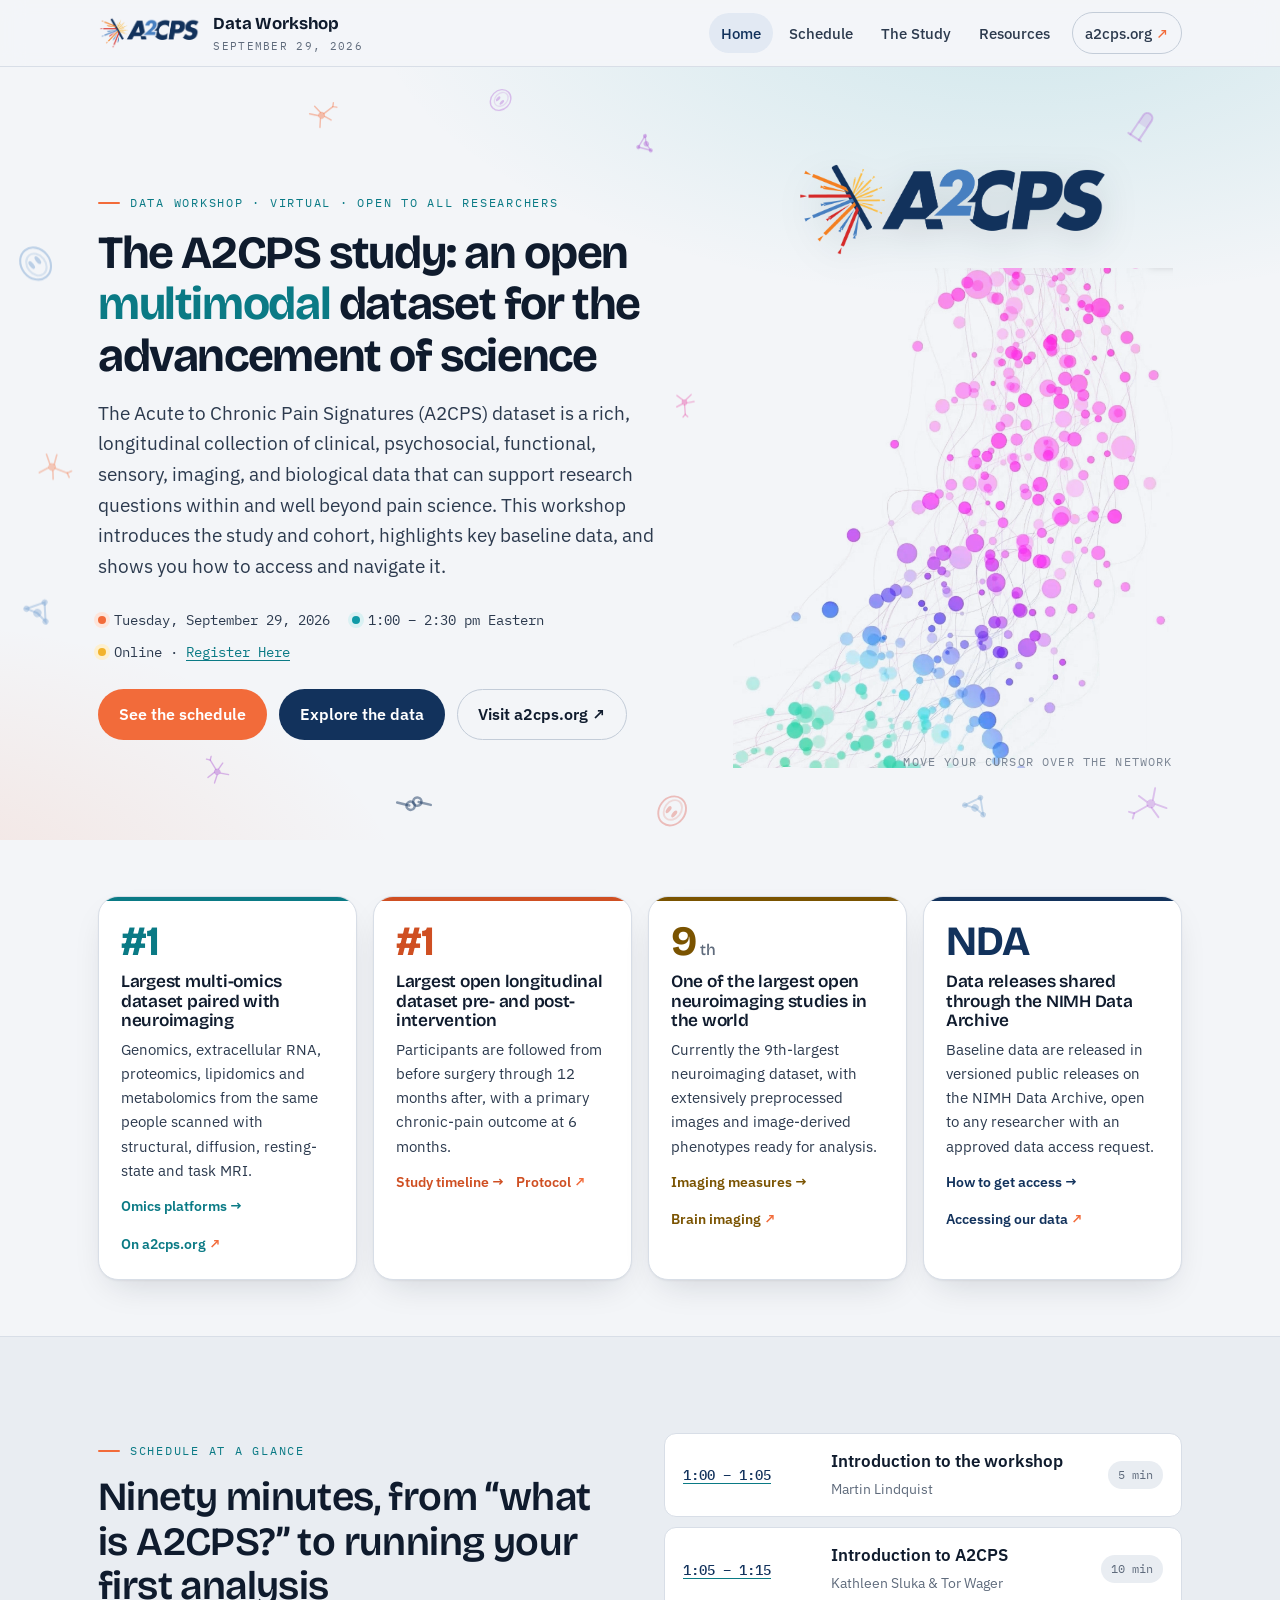
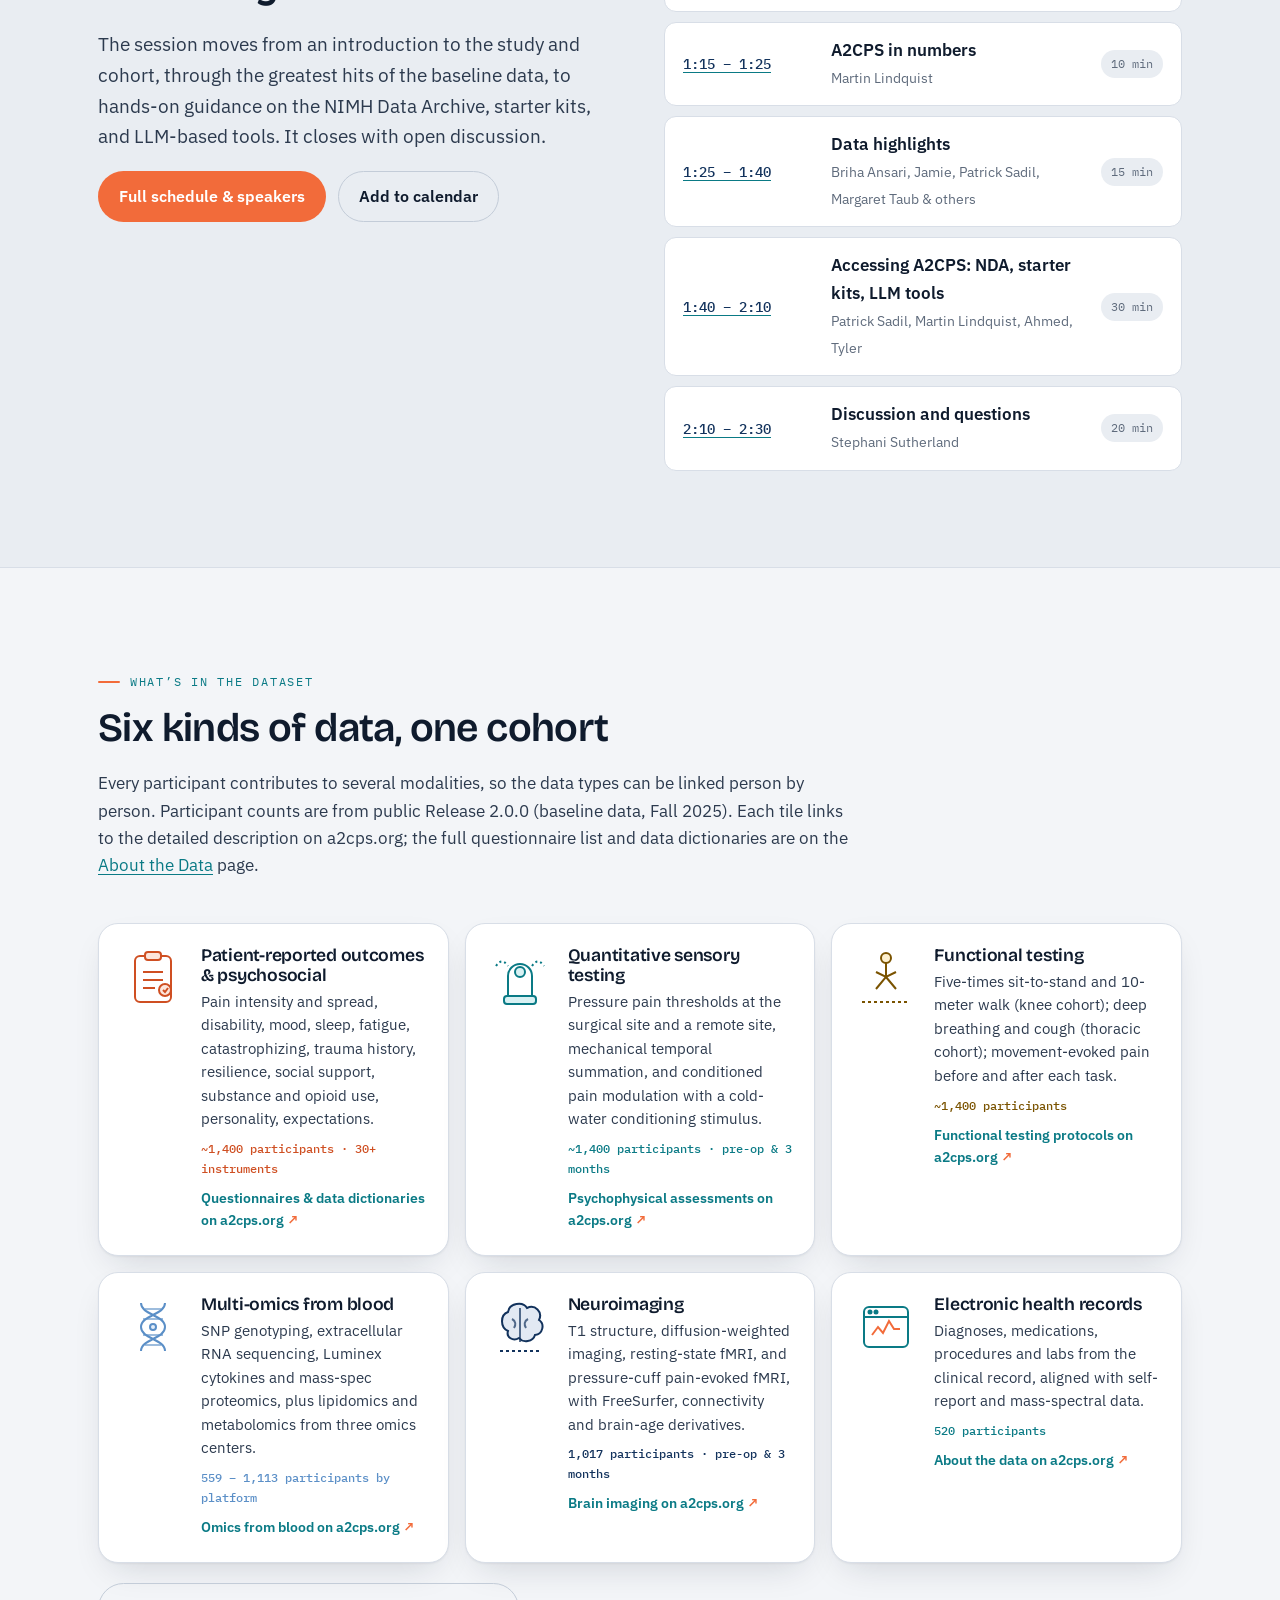
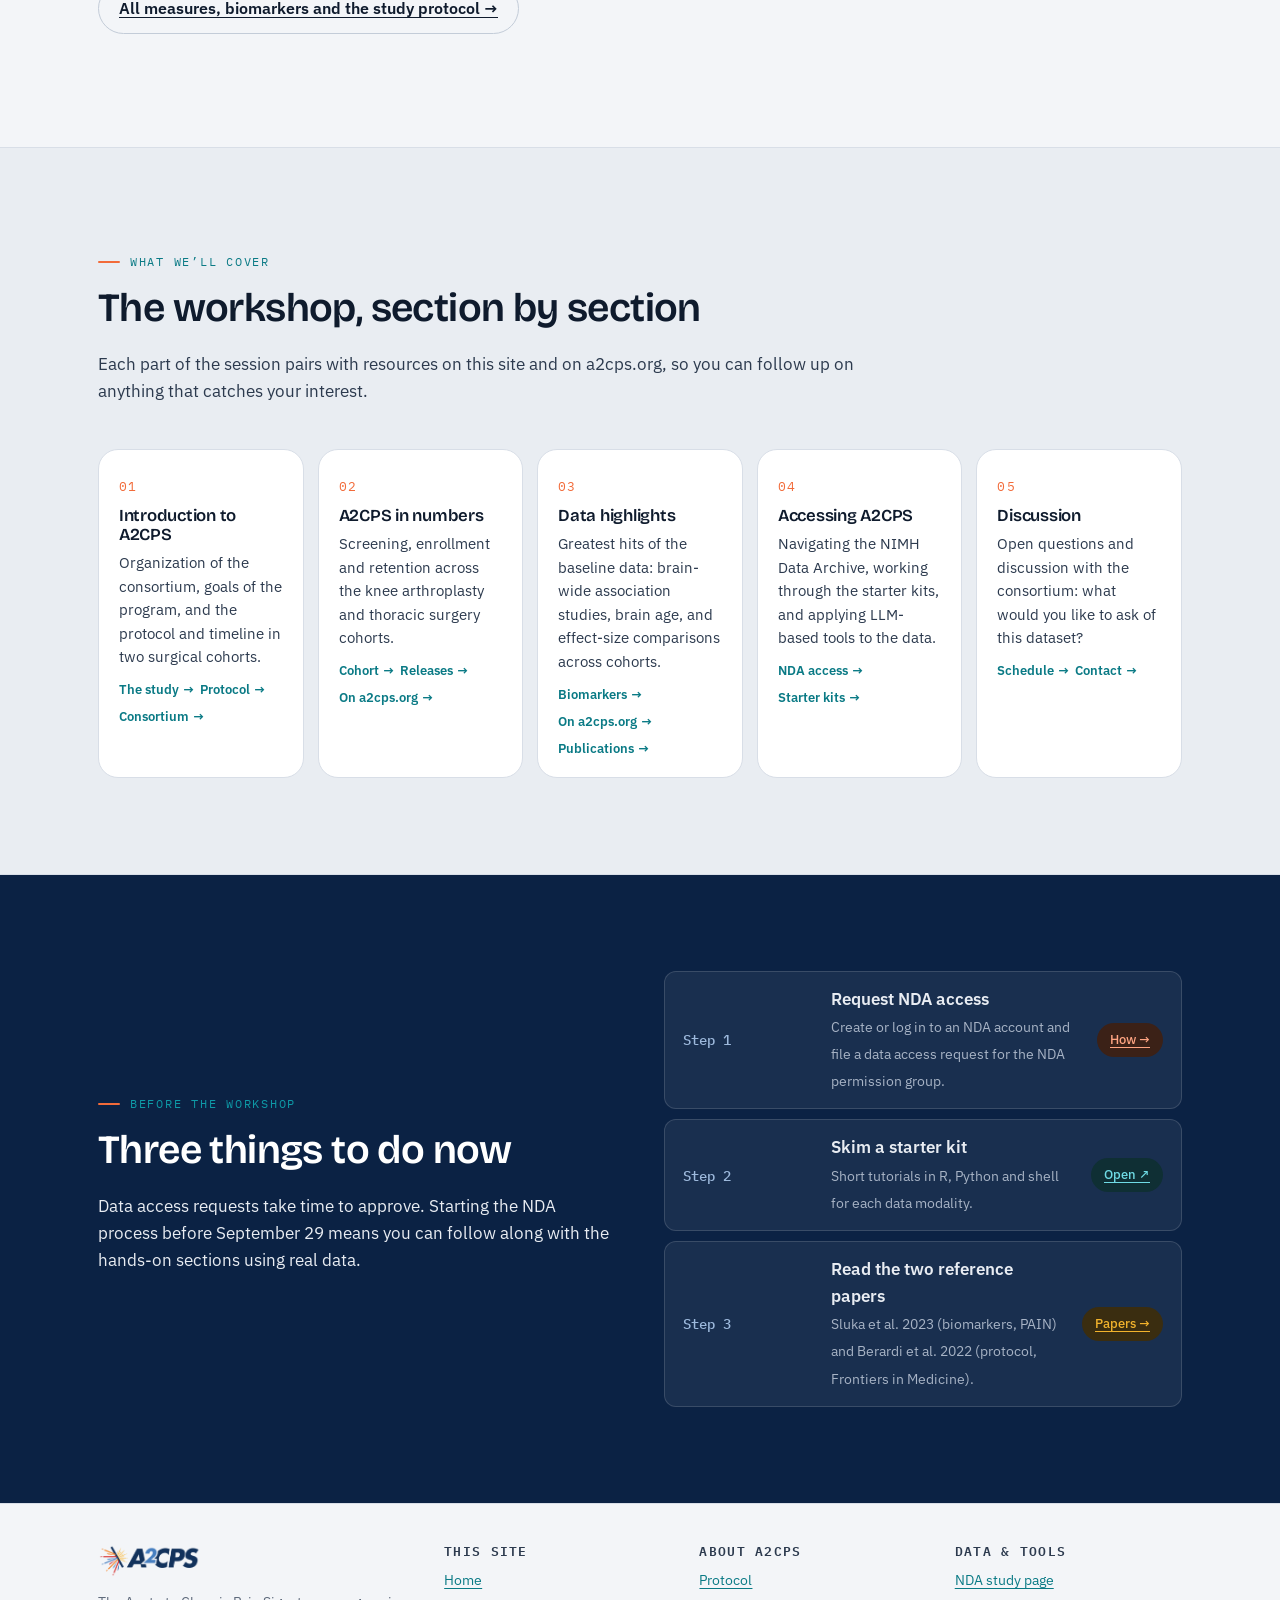
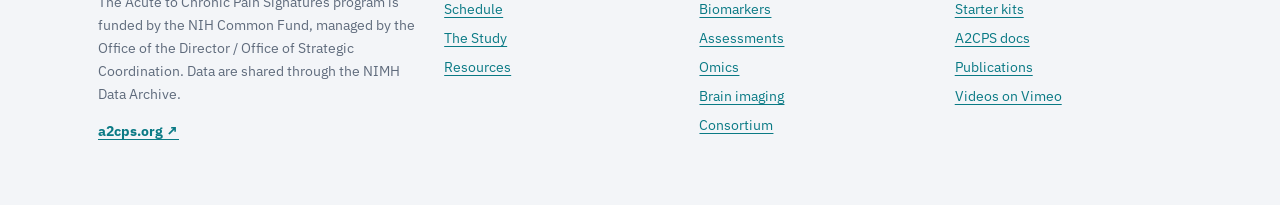
==== commit db26b683: "Update registration link for online event" ====
--- a/index.html
+++ b/index.html
@@ -38,7 +38,7 @@
       <ul class="hero__meta">
         <li>Tuesday, September 29, 2026</li>
         <li>1:00 – 2:30 pm Eastern</li>
-        <li>Online · <a href="https://painresearchers.com/networks/events/28714" target="_blank" rel="noopener">Register Here</a>
+        <li>Online · <a href="https://painresearchers.com/networks/events/287146" target="_blank" rel="noopener">Register Here</a>
       </ul>
       <div class="btn-row">
         <a class="btn btn--primary" href="schedule.html">See the schedule</a>
